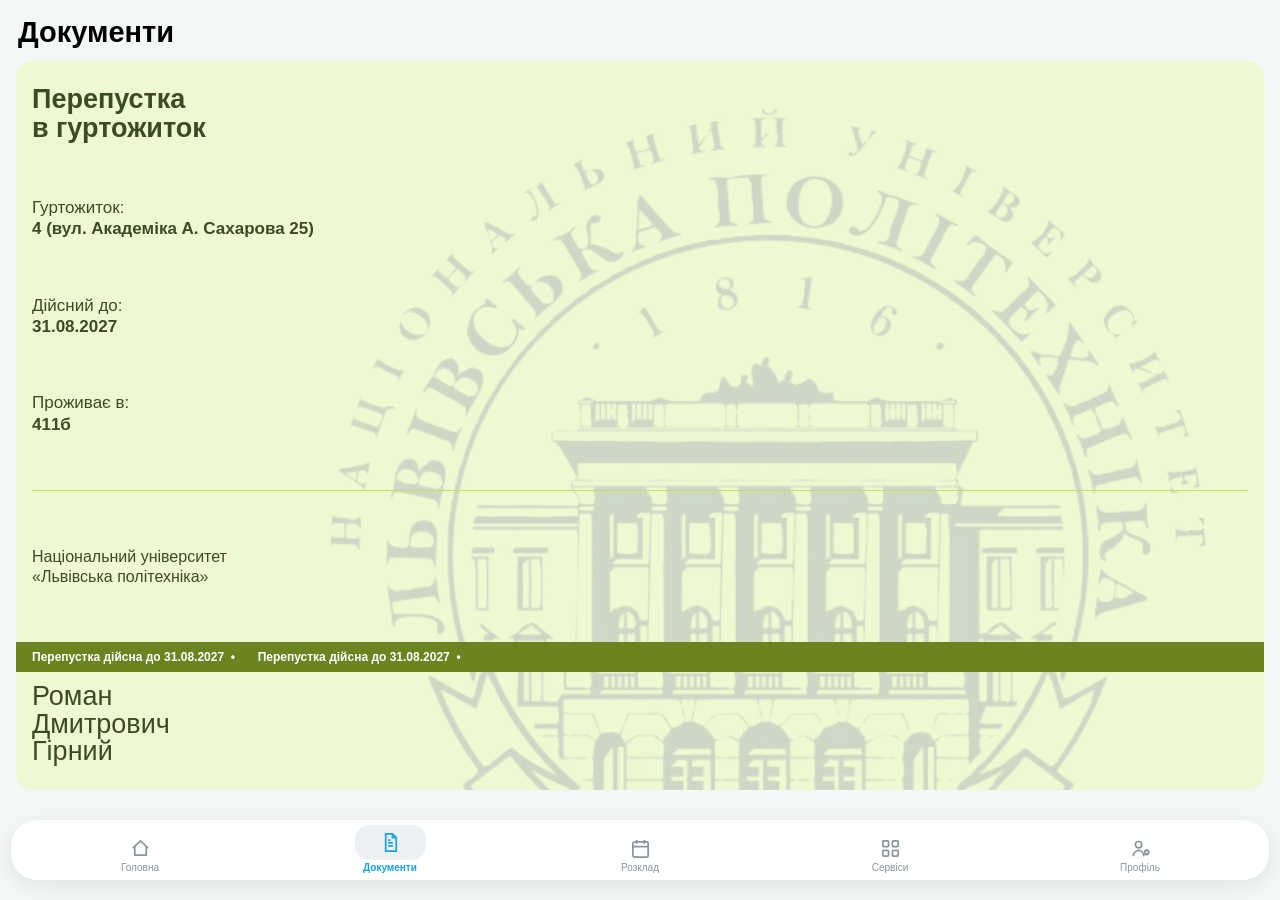
==== pass.html @ 2cc11698 "ash ash" ====
<!DOCTYPE html>
<html lang="uk">
<head>
<meta charset="UTF-8">
<meta name="viewport" content="width=device-width, initial-scale=1.0, maximum-scale=1.0, user-scalable=no, viewport-fit=cover">
<meta name="apple-mobile-web-app-capable" content="yes">
<meta name="mobile-web-app-capable" content="yes">
<meta name="apple-mobile-web-app-status-bar-style" content="default">
<meta name="theme-color" content="#F1F5F6">
<title>Документи</title>
<link rel="stylesheet" href="style.css">
</head>
<body>
  <div class="app-screen">
    <h1 class="page-title">Документи</h1>

    <section class="card">
      <img class="seal" src="image.png" alt="">

      <h2 class="card-title">Перепустка<br>в гуртожиток</h2>

      <div class="card-row">
        <div class="card-label">Гуртожиток:</div>
        <div class="card-value" id="dormOut">4 (вул. Академіка А. Сахарова 25)</div>
      </div>

      <div class="card-row">
        <div class="card-label">Дійсний до:</div>
        <div class="card-value" id="validUntilOut">31.08.2027</div>
      </div>

      <div class="card-row">
        <div class="card-label">Проживає в:</div>
        <div class="card-value" id="roomOut">411б</div>
      </div>

      <div class="divider"></div>

      <div class="university">
        Національний університет<br>«Львівська політехніка»
      </div>

      <div class="identity">
        <div class="status-strip">
          <div class="marquee">
            <span class="marquee-track" id="marqueeTrack">
              <span class="chunk">Перепустка дійсна до <b id="validUntilStripA">31.08.2027</b>&nbsp;&nbsp;•&nbsp;&nbsp;</span>
              <span class="chunk">Перепустка дійсна до <b id="validUntilStripB">31.08.2027</b>&nbsp;&nbsp;•&nbsp;&nbsp;</span>
            </span>
          </div>
        </div>

        <div class="fullname" id="fullnameOut">
          Роман<br>Дмитрович<br>Гірний
        </div>
      </div>
    </section>

    <nav class="tabbar">
      <div class="tab">
        <svg viewBox="0 0 24 24" fill="none" stroke="currentColor" stroke-width="1.8"><path d="M4 11.5 12 4l8 7.5"/><path d="M6 10v9h12v-9"/></svg>
        <span>Головна</span>
      </div>
      <div class="tab active">
        <span class="tab-pill">
          <svg viewBox="0 0 24 24" fill="none" stroke="currentColor" stroke-width="1.8"><path d="M7 3h7l4 4v14H7z"/><path d="M14 3v4h4"/><path d="M9.5 12.5h5M9.5 15.5h5M9.5 9.5h2.5"/></svg>
        </span>
        <span>Документи</span>
      </div>
      <div class="tab">
        <svg viewBox="0 0 24 24" fill="none" stroke="currentColor" stroke-width="1.8"><rect x="4" y="5" width="16" height="16" rx="2"/><path d="M4 10h16M8 3v4M16 3v4"/></svg>
        <span>Розклад</span>
      </div>
      <div class="tab">
        <svg viewBox="0 0 24 24" fill="none" stroke="currentColor" stroke-width="1.8"><rect x="4" y="4" width="6" height="6" rx="1"/><rect x="14" y="4" width="6" height="6" rx="1"/><rect x="4" y="14" width="6" height="6" rx="1"/><rect x="14" y="14" width="6" height="6" rx="1"/></svg>
        <span>Сервіси</span>
      </div>
      <div class="tab">
        <svg viewBox="0 0 24 24" fill="none" stroke="currentColor" stroke-width="1.8"><circle cx="10" cy="8" r="3.3"/><path d="M4.5 20c0-3.6 2.8-6 5.5-6s5.5 2.4 5.5 6"/><circle cx="18.5" cy="16" r="2"/><path d="M18.5 12.7v.8M18.5 18.5v.8M21.3 16h-.8M16.5 16h-.8M20.4 13.6l-.6.6M17.2 17.8l-.6.6M20.4 18.4l-.6-.6M17.2 14.2l-.6-.6"/></svg>
        <span>Профіль</span>
      </div>
    </nav>
  </div>

  <script src="pass.js"></script>
</body>
</html>
---- style.css ----
:root {
  --page-bg: #f3f7f8;
  --card-bg: #eff9d1;
  --olive: #688217;
  --olive-strip: #6a8420;
  --divider: #c2e164;
  --text-dark: #33461d;
  --text-muted: #53623d;
  --card-text: #3b4c24;
  --white: #ffffff;
  --nav-blue: #1aa3e0;
  --nav-gray: #8b939c;
  font-family: -apple-system, BlinkMacSystemFont, "SF Pro Display", "SF Pro Text", "Segoe UI", sans-serif;
}

* { box-sizing: border-box; -webkit-tap-highlight-color: transparent; }

html, body {
  height: 100%;
  margin: 0;
  overscroll-behavior: none;
}

body {
  background: var(--page-bg);
  overflow: hidden;
  color: var(--text-dark);
}

h1 {
  font-size: 34px;
  font-weight: 700; /* Було 800, зменшено для легкості */
  color: var(--text-dark);
  margin: 0;
}

/* ---- form screen ---- */
.form-screen {
  min-height: 100%;
  padding: max(20px, env(safe-area-inset-top)) 20px 32px;
  display: flex;
  flex-direction: column;
}

.form-screen h1 { margin: 4px 4px 6px; }

.subtitle {
  margin: 0 4px 20px;
  color: var(--text-muted);
  font-size: 15px;
}

.pass-form {
  background: var(--white);
  border-radius: 20px;
  padding: 20px;
  display: flex;
  flex-direction: column;
  gap: 16px;
  box-shadow: 0 4px 20px rgba(0,0,0,0.06);
}

.field {
  display: flex;
  flex-direction: column;
  gap: 6px;
  font-size: 13px;
  font-weight: 600;
  color: var(--text-muted);
}

.field input,
.field select {
  font-family: inherit;
  font-size: 16px;
  padding: 12px 14px;
  border-radius: 12px;
  border: 1.5px solid #dfe3dc;
  background: #f7f9f5;
  color: var(--text-dark);
  outline: none;
}

.field input:focus,
.field select:focus {
  border-color: var(--olive);
}

.field-hint {
  color: var(--text-muted);
  font-size: 12px;
  font-weight: 400;
  line-height: 1.35;
}

.primary-btn {
  margin-top: 8px;
  background: var(--olive);
  color: #fff;
  border: none;
  padding: 15px;
  border-radius: 14px;
  font-size: 16px;
  font-weight: 700;
  cursor: pointer;
}

.primary-btn:active { background: var(--olive-dark); }

/* ---- pass screen ---- */
.app-screen {
  height: 100vh;
  height: 100dvh;
  display: flex;
  flex-direction: column;
  padding: max(16px, env(safe-area-inset-top)) 16px max(10px, env(safe-area-inset-bottom));
  overflow: hidden;
}

.page-title {
  font-size: clamp(27px, 3.9dvh, 29px);
  line-height: 1.15;
  font-weight: 700; /* Було 800 */
  color: #000;
  flex: 0 0 auto;
  margin: 0 2px clamp(8px, 1.6dvh, 12px);
}

.card {
  flex: 1 1 auto;
  min-height: 0;
  background: var(--card-bg);
  border-radius: 16px;
  padding: clamp(18px, 3.1dvh, 24px) 16px;
  position: relative;
  overflow: hidden;
  display: flex;
  flex-direction: column;
  justify-content: space-between;
  color: var(--card-text);
  font-family: -apple-system, "SF Pro Text", "Segoe UI", Roboto, Helvetica, Arial, sans-serif;
}

.card > * { position: relative; z-index: 1; }

.card > .seal {
  position: absolute;
  top: 4%;
  left: 24%;
  right: auto;
  width: 72%;
  max-width: none;
  opacity: 0.2;
  transform: translateX(0);
  pointer-events: none;
  z-index: 0;
}

.card-title {
  font-size: clamp(22px, 4.1dvh, 27px);
  font-weight: 700; /* Було 800 */
  line-height: 1.05; /* Трохи ущільнено */
  color: var(--card-text);
  margin: 0;
}

.card-details {
  display: flex;
  flex-direction: column;
}

.card-row {
  font-size: clamp(14px, 2.2dvh, 17px);
  color: var(--card-text);
  line-height: 1.25; /* Зменшено з 1.3 для компактності */
}

.card-label { 
  color: var(--card-text); 
}

.card-value {
  font-weight: 600; /* Було 700 */
  font-size: inherit;
  color: var(--card-text);
}

.divider {
  height: 1.5px; /* Було 3px - лінія була надто товстою */
  background: var(--divider);
  border-radius: 1px;
  align-self: stretch;
}

.university {
  font-size: clamp(13px, 2.05dvh, 16px);
  color: var(--card-text);
  line-height: 1.25;
}

.status-strip {
  background: var(--olive-strip);
  color: #fff;
  font-weight: 600; /* Було 700 */
  font-size: clamp(10px, 1.7dvh, 12px);
  padding: clamp(5px, 1dvh, 8px) 0; /* Зменшено паддінги для вужчої смужки */
  margin: 0 -16px;
  overflow: hidden;
  width: calc(100% + 32px);
  max-width: calc(100% + 32px);
}

.marquee { overflow: hidden; width: 100%; }

.marquee-track {
  display: flex;
  width: max-content;
  white-space: nowrap;
  will-change: transform;
  animation: scroll-left 12s linear infinite;
}

.chunk {
  flex: 0 0 auto;
  padding-left: 16px;
}

@keyframes scroll-left {
  from { transform: translateX(0); }
  to { transform: translateX(-50%); }
}

@media (prefers-reduced-motion: reduce) {
  .marquee-track { animation: none; }
}

.fullname {
  font-size: clamp(22px, 4.1dvh, 27px);
  font-weight: 500; /* Трохи додано ваги для читабельності імені */
  color: var(--card-text);
  line-height: 1.02;
}

.identity {
  display: flex;
  flex-direction: column;
  gap: clamp(8px, 1.3dvh, 12px);
}

/* ---- tabbar ---- */
.tabbar {
  flex: 0 0 auto;
  display: flex;
  justify-content: space-around;
  align-items: flex-end;
  background: #fff;
  border-radius: 26px;
  margin-top: clamp(18px, 3.8dvh, 30px);
  margin-bottom: max(10px, env(safe-area-inset-bottom));
  margin-left: -5px;
  margin-right: -5px;
  padding: 5px 4px 7px;
  box-shadow: 0 6px 20px rgba(0,0,0,0.08);
}

.tab {
  display: flex;
  flex-direction: column;
  align-items: center;
  gap: 2px;
  font-size: 10px;
  color: var(--nav-gray);
  flex: 1;
}

.tab svg {
  width: 23px;
  height: 23px;
}

.tab-pill {
  display: flex;
  align-items: center;
  justify-content: center;
  padding: 6px 24px;
  border-radius: 14px;
}

.tab.active {
  color: var(--nav-blue);
  font-weight: 600;
}

.tab.active .tab-pill {
  background: #eef1f3;
}

.tab.active svg { color: var(--nav-blue); }
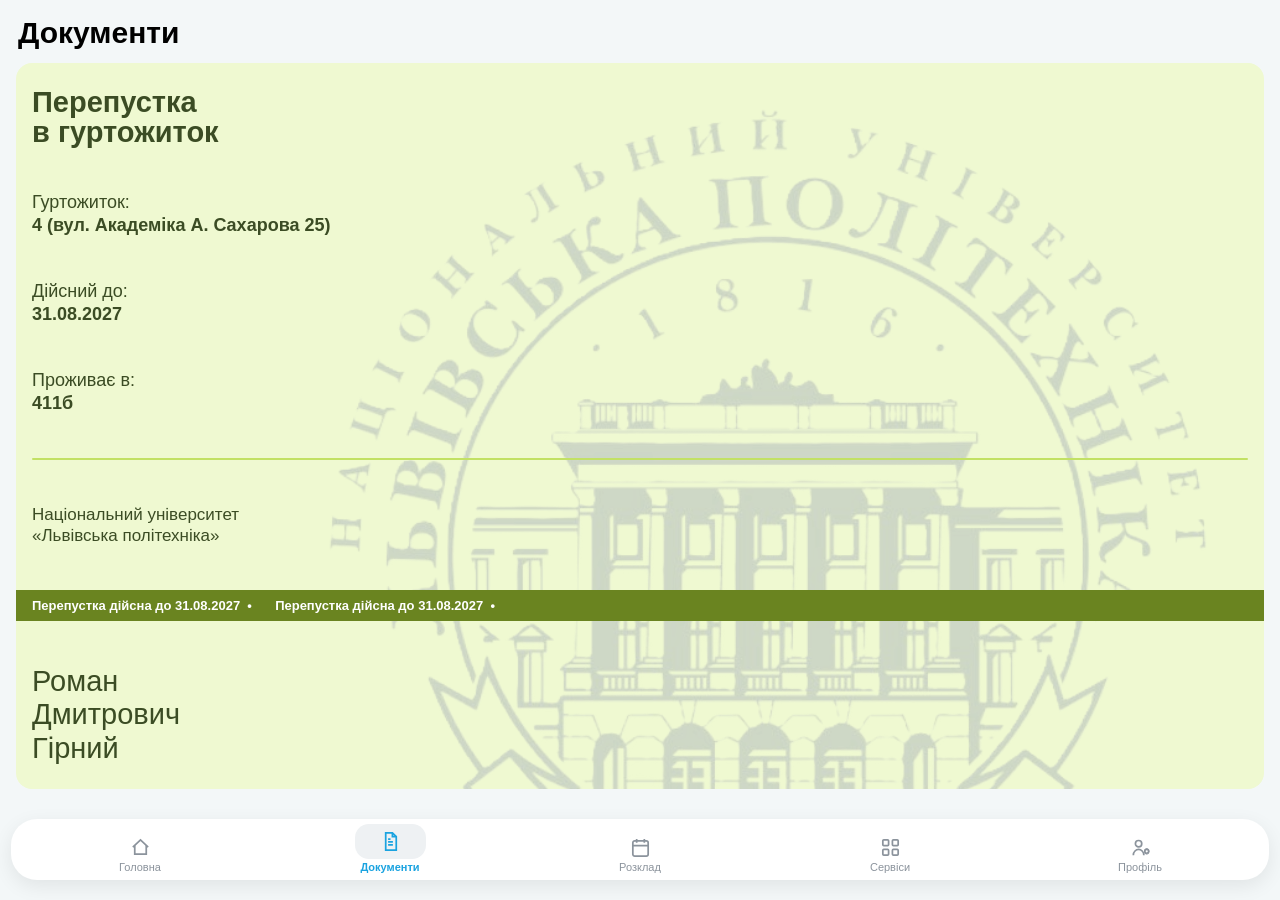
==== commit 048a1320: "back" ====
--- a/pass.html
+++ b/pass.html
@@ -40,19 +40,17 @@
         Національний університет<br>«Львівська політехніка»
       </div>
 
-      <div class="identity">
-        <div class="status-strip">
-          <div class="marquee">
-            <span class="marquee-track" id="marqueeTrack">
-              <span class="chunk">Перепустка дійсна до <b id="validUntilStripA">31.08.2027</b>&nbsp;&nbsp;•&nbsp;&nbsp;</span>
-              <span class="chunk">Перепустка дійсна до <b id="validUntilStripB">31.08.2027</b>&nbsp;&nbsp;•&nbsp;&nbsp;</span>
-            </span>
-          </div>
+      <div class="status-strip">
+        <div class="marquee">
+          <span class="marquee-track" id="marqueeTrack">
+            <span class="chunk">Перепустка дійсна до <b id="validUntilStripA">31.08.2027</b>&nbsp;&nbsp;•&nbsp;&nbsp;</span>
+            <span class="chunk">Перепустка дійсна до <b id="validUntilStripB">31.08.2027</b>&nbsp;&nbsp;•&nbsp;&nbsp;</span>
+          </span>
         </div>
+      </div>
 
-        <div class="fullname" id="fullnameOut">
-          Роман<br>Дмитрович<br>Гірний
-        </div>
+      <div class="fullname" id="fullnameOut">
+        Роман<br>Дмитрович<br>Гірний
       </div>
     </section>
 
--- a/style.css
+++ b/style.css
@@ -118,7 +118,7 @@
 }
 
 .page-title {
-  font-size: clamp(27px, 3.9dvh, 29px);
+  font-size: clamp(28px, 4.1dvh, 30px);
   line-height: 1.15;
   font-weight: 700; /* Було 800 */
   color: #000;
@@ -157,7 +157,7 @@
 }
 
 .card-title {
-  font-size: clamp(22px, 4.1dvh, 27px);
+  font-size: clamp(23px, 4.3dvh, 29px);
   font-weight: 700; /* Було 800 */
   line-height: 1.05; /* Трохи ущільнено */
   color: var(--card-text);
@@ -170,7 +170,7 @@
 }
 
 .card-row {
-  font-size: clamp(14px, 2.2dvh, 17px);
+  font-size: clamp(15px, 2.35dvh, 18px);
   color: var(--card-text);
   line-height: 1.25; /* Зменшено з 1.3 для компактності */
 }
@@ -193,7 +193,7 @@
 }
 
 .university {
-  font-size: clamp(13px, 2.05dvh, 16px);
+  font-size: clamp(14px, 2.2dvh, 17px);
   color: var(--card-text);
   line-height: 1.25;
 }
@@ -202,7 +202,7 @@
   background: var(--olive-strip);
   color: #fff;
   font-weight: 600; /* Було 700 */
-  font-size: clamp(10px, 1.7dvh, 12px);
+  font-size: clamp(10.5px, 1.8dvh, 13px); /* Зменшено шрифт для вужчої лінії */
   padding: clamp(5px, 1dvh, 8px) 0; /* Зменшено паддінги для вужчої смужки */
   margin: 0 -16px;
   overflow: hidden;
@@ -213,17 +213,13 @@
 .marquee { overflow: hidden; width: 100%; }
 
 .marquee-track {
-  display: flex;
-  width: max-content;
+  display: inline-flex;
   white-space: nowrap;
   will-change: transform;
   animation: scroll-left 12s linear infinite;
 }
 
-.chunk {
-  flex: 0 0 auto;
-  padding-left: 16px;
-}
+.chunk { padding-left: 16px; }
 
 @keyframes scroll-left {
   from { transform: translateX(0); }
@@ -235,16 +231,10 @@
 }
 
 .fullname {
-  font-size: clamp(22px, 4.1dvh, 27px);
+  font-size: clamp(23px, 4.3dvh, 29px);
   font-weight: 500; /* Трохи додано ваги для читабельності імені */
   color: var(--card-text);
-  line-height: 1.02;
-}
-
-.identity {
-  display: flex;
-  flex-direction: column;
-  gap: clamp(8px, 1.3dvh, 12px);
+  line-height: 1.15;
 }
 
 /* ---- tabbar ---- */
@@ -268,7 +258,7 @@
   flex-direction: column;
   align-items: center;
   gap: 2px;
-  font-size: 10px;
+  font-size: 11px;
   color: var(--nav-gray);
   flex: 1;
 }
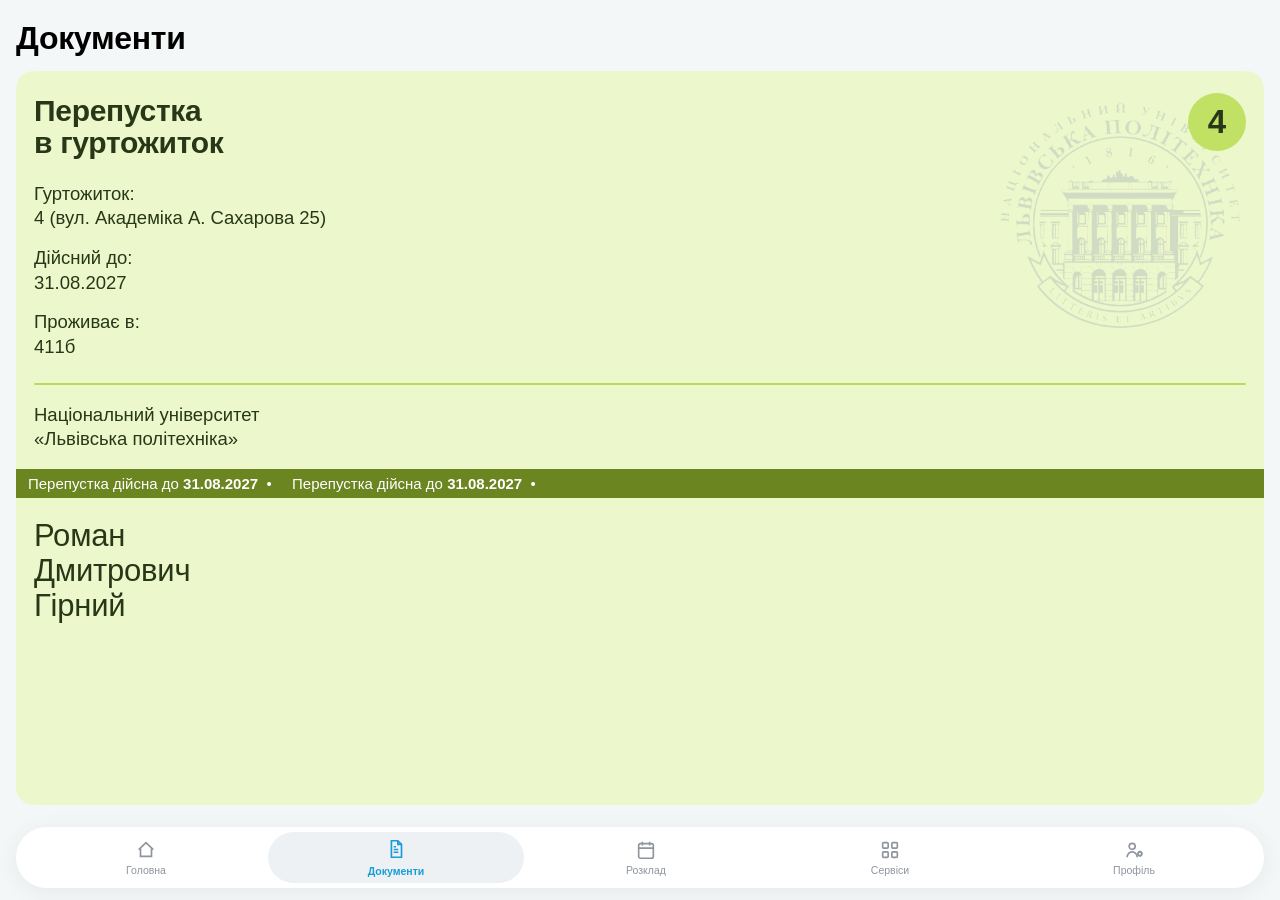
==== commit 32acf368: "next" ====
--- a/pass.html
+++ b/pass.html
@@ -17,21 +17,26 @@
     <section class="card">
       <img class="seal" src="image.png" alt="">
 
-      <h2 class="card-title">Перепустка<br>в гуртожиток</h2>
-
-      <div class="card-row">
-        <div class="card-label">Гуртожиток:</div>
-        <div class="card-value" id="dormOut">4 (вул. Академіка А. Сахарова 25)</div>
+      <div class="card-header">
+        <h2 class="card-title">Перепустка<br>в гуртожиток</h2>
+        <div class="dorm-badge" id="dormBadge">4</div>
       </div>
 
-      <div class="card-row">
-        <div class="card-label">Дійсний до:</div>
-        <div class="card-value" id="validUntilOut">31.08.2027</div>
-      </div>
+      <div class="card-details">
+        <div class="card-row">
+          <div class="card-label">Гуртожиток:</div>
+          <div class="card-value" id="dormOut">4 (вул. Академіка А. Сахарова 25)</div>
+        </div>
 
-      <div class="card-row">
-        <div class="card-label">Проживає в:</div>
-        <div class="card-value" id="roomOut">411б</div>
+        <div class="card-row">
+          <div class="card-label">Дійсний до:</div>
+          <div class="card-value" id="validUntilOut">31.08.2027</div>
+        </div>
+
+        <div class="card-row">
+          <div class="card-label">Проживає в:</div>
+          <div class="card-value" id="roomOut">411б</div>
+        </div>
       </div>
 
       <div class="divider"></div>
@@ -42,10 +47,10 @@
 
       <div class="status-strip">
         <div class="marquee">
-          <span class="marquee-track" id="marqueeTrack">
+          <div class="marquee-track" id="marqueeTrack">
             <span class="chunk">Перепустка дійсна до <b id="validUntilStripA">31.08.2027</b>&nbsp;&nbsp;•&nbsp;&nbsp;</span>
             <span class="chunk">Перепустка дійсна до <b id="validUntilStripB">31.08.2027</b>&nbsp;&nbsp;•&nbsp;&nbsp;</span>
-          </span>
+          </div>
         </div>
       </div>
 
--- a/style.css
+++ b/style.css
@@ -1,37 +1,36 @@
 :root {
   --page-bg: #f3f7f8;
-  --card-bg: #eff9d1;
+  --card-bg: #ecf8cc;
   --olive: #688217;
-  --olive-strip: #6a8420;
-  --divider: #c2e164;
-  --text-dark: #33461d;
+  --olive-dark: #556b12;
+  --olive-strip: #6b8520;
+  --badge-bg: #c1e165;
+  --divider: #b9db59;
+  --text-dark: #253315;
   --text-muted: #53623d;
-  --card-text: #3b4c24;
+  --card-text: #283717;
   --white: #ffffff;
-  --nav-blue: #1aa3e0;
-  --nav-gray: #8b939c;
-  font-family: -apple-system, BlinkMacSystemFont, "SF Pro Display", "SF Pro Text", "Segoe UI", sans-serif;
-}
-
-* { box-sizing: border-box; -webkit-tap-highlight-color: transparent; }
+  --nav-blue: #189cd8;
+  --nav-gray: #8e959e;
+  font-family: -apple-system, BlinkMacSystemFont, "SF Pro Display", "SF Pro Text", "Segoe UI", Roboto, Helvetica, Arial, sans-serif;
+}
+
+* {
+  box-sizing: border-box;
+  -webkit-tap-highlight-color: transparent;
+}
 
 html, body {
   height: 100%;
   margin: 0;
   overscroll-behavior: none;
+  -webkit-font-smoothing: antialiased;
 }
 
 body {
   background: var(--page-bg);
   overflow: hidden;
   color: var(--text-dark);
-}
-
-h1 {
-  font-size: 34px;
-  font-weight: 700; /* Було 800, зменшено для легкості */
-  color: var(--text-dark);
-  margin: 0;
 }
 
 /* ---- form screen ---- */
@@ -42,7 +41,12 @@
   flex-direction: column;
 }
 
-.form-screen h1 { margin: 4px 4px 6px; }
+.form-screen h1 {
+  font-size: 34px;
+  font-weight: 700;
+  color: #000;
+  margin: 4px 4px 6px;
+}
 
 .subtitle {
   margin: 0 4px 20px;
@@ -57,7 +61,7 @@
   display: flex;
   flex-direction: column;
   gap: 16px;
-  box-shadow: 0 4px 20px rgba(0,0,0,0.06);
+  box-shadow: 0 4px 20px rgba(0, 0, 0, 0.06);
 }
 
 .field {
@@ -105,7 +109,9 @@
   cursor: pointer;
 }
 
-.primary-btn:active { background: var(--olive-dark); }
+.primary-btn:active {
+  background: var(--olive-dark);
+}
 
 /* ---- pass screen ---- */
 .app-screen {
@@ -113,113 +119,153 @@
   height: 100dvh;
   display: flex;
   flex-direction: column;
-  padding: max(16px, env(safe-area-inset-top)) 16px max(10px, env(safe-area-inset-bottom));
+  padding: max(14px, env(safe-area-inset-top)) 16px max(12px, env(safe-area-inset-bottom));
   overflow: hidden;
 }
 
 .page-title {
-  font-size: clamp(28px, 4.1dvh, 30px);
+  font-size: 32px;
   line-height: 1.15;
-  font-weight: 700; /* Було 800 */
-  color: #000;
+  font-weight: 700;
+  letter-spacing: -0.3px;
+  color: #000000;
   flex: 0 0 auto;
-  margin: 0 2px clamp(8px, 1.6dvh, 12px);
-}
-
+  margin: 6px 0 14px;
+}
+
+/* ---- card ---- */
 .card {
   flex: 1 1 auto;
   min-height: 0;
   background: var(--card-bg);
-  border-radius: 16px;
-  padding: clamp(18px, 3.1dvh, 24px) 16px;
+  border-radius: 18px;
+  padding: 22px 18px 28px;
   position: relative;
   overflow: hidden;
   display: flex;
   flex-direction: column;
-  justify-content: space-between;
-  color: var(--card-text);
-  font-family: -apple-system, "SF Pro Text", "Segoe UI", Roboto, Helvetica, Arial, sans-serif;
-}
-
-.card > * { position: relative; z-index: 1; }
-
+  justify-content: flex-start;
+  color: var(--card-text);
+}
+
+.card > * {
+  position: relative;
+  z-index: 1;
+}
+
+/* Водяний знак (герб) */
 .card > .seal {
   position: absolute;
-  top: 4%;
-  left: 24%;
-  right: auto;
-  width: 72%;
-  max-width: none;
-  opacity: 0.2;
-  transform: translateX(0);
+  top: 26px;
+  right: 22px;
+  width: 63%;
+  max-width: 245px;
+  opacity: 0.17;
   pointer-events: none;
   z-index: 0;
 }
 
+/* Верхній блок: Заголовок + Кружечок з цифрою */
+.card-header {
+  display: flex;
+  justify-content: space-between;
+  align-items: flex-start;
+  gap: 12px;
+  margin-bottom: 22px;
+}
+
 .card-title {
-  font-size: clamp(23px, 4.3dvh, 29px);
-  font-weight: 700; /* Було 800 */
-  line-height: 1.05; /* Трохи ущільнено */
-  color: var(--card-text);
-  margin: 0;
-}
-
+  font-size: clamp(26px, 4.1dvh, 30px);
+  font-weight: 700;
+  line-height: 1.08;
+  letter-spacing: -0.3px;
+  color: var(--card-text);
+  margin: 2px 0 0;
+}
+
+.dorm-badge {
+  width: 58px;
+  height: 58px;
+  border-radius: 50%;
+  background: var(--badge-bg);
+  color: var(--card-text);
+  font-size: 33px;
+  font-weight: 700;
+  display: flex;
+  align-items: center;
+  justify-content: center;
+  flex-shrink: 0;
+}
+
+/* Деталі перепустки */
 .card-details {
   display: flex;
   flex-direction: column;
+  gap: 16px;
 }
 
 .card-row {
-  font-size: clamp(15px, 2.35dvh, 18px);
-  color: var(--card-text);
-  line-height: 1.25; /* Зменшено з 1.3 для компактності */
-}
-
-.card-label { 
-  color: var(--card-text); 
+  font-size: clamp(16px, 2.35dvh, 18.5px);
+  color: var(--card-text);
+  line-height: 1.28;
+}
+
+.card-label {
+  font-weight: 400;
+  color: var(--card-text);
 }
 
 .card-value {
-  font-weight: 600; /* Було 700 */
-  font-size: inherit;
-  color: var(--card-text);
-}
-
+  font-weight: 500;
+  color: var(--card-text);
+  margin-top: 1px;
+}
+
+/* Лінія-роздільник */
 .divider {
-  height: 1.5px; /* Було 3px - лінія була надто товстою */
+  height: 2px;
   background: var(--divider);
   border-radius: 1px;
   align-self: stretch;
-}
-
+  margin: 24px 0 18px;
+}
+
+/* Назва університету */
 .university {
-  font-size: clamp(14px, 2.2dvh, 17px);
-  color: var(--card-text);
-  line-height: 1.25;
-}
-
+  font-size: clamp(16px, 2.3dvh, 18.5px);
+  font-weight: 400;
+  color: var(--card-text);
+  line-height: 1.3;
+  margin-bottom: 18px;
+}
+
+/* Зелена біжуча смужка */
 .status-strip {
   background: var(--olive-strip);
-  color: #fff;
-  font-weight: 600; /* Було 700 */
-  font-size: clamp(10.5px, 1.8dvh, 13px); /* Зменшено шрифт для вужчої лінії */
-  padding: clamp(5px, 1dvh, 8px) 0; /* Зменшено паддінги для вужчої смужки */
-  margin: 0 -16px;
-  overflow: hidden;
-  width: calc(100% + 32px);
-  max-width: calc(100% + 32px);
-}
-
-.marquee { overflow: hidden; width: 100%; }
+  color: #ffffff;
+  font-weight: 500;
+  font-size: clamp(13px, 1.95dvh, 15px);
+  padding: 6px 0;
+  margin: 0 -18px 20px;
+  overflow: hidden;
+  width: calc(100% + 36px);
+}
+
+.marquee {
+  overflow: hidden;
+  width: 100%;
+}
 
 .marquee-track {
   display: inline-flex;
   white-space: nowrap;
   will-change: transform;
-  animation: scroll-left 12s linear infinite;
-}
-
-.chunk { padding-left: 16px; }
+  animation: scroll-left 14s linear infinite;
+}
+
+.chunk {
+  padding-left: 12px;
+}
 
 @keyframes scroll-left {
   from { transform: translateX(0); }
@@ -230,59 +276,59 @@
   .marquee-track { animation: none; }
 }
 
+/* ПІБ студента */
 .fullname {
-  font-size: clamp(23px, 4.3dvh, 29px);
-  font-weight: 500; /* Трохи додано ваги для читабельності імені */
-  color: var(--card-text);
-  line-height: 1.15;
-}
-
-/* ---- tabbar ---- */
+  font-size: clamp(26px, 4.1dvh, 31px);
+  font-weight: 400;
+  color: var(--card-text);
+  line-height: 1.14;
+  letter-spacing: -0.2px;
+  margin-bottom: auto; /* Залишає природний вільний простір внизу картки */
+}
+
+/* ---- tabbar (нижня навігація) ---- */
 .tabbar {
   flex: 0 0 auto;
   display: flex;
-  justify-content: space-around;
-  align-items: flex-end;
-  background: #fff;
-  border-radius: 26px;
-  margin-top: clamp(18px, 3.8dvh, 30px);
-  margin-bottom: max(10px, env(safe-area-inset-bottom));
-  margin-left: -5px;
-  margin-right: -5px;
-  padding: 5px 4px 7px;
-  box-shadow: 0 6px 20px rgba(0,0,0,0.08);
+  justify-content: space-between;
+  align-items: center;
+  background: #ffffff;
+  border-radius: 999px;
+  margin-top: 22px;
+  padding: 5px 8px;
+  box-shadow: 0 4px 24px rgba(0, 0, 0, 0.06);
 }
 
 .tab {
   display: flex;
   flex-direction: column;
   align-items: center;
-  gap: 2px;
-  font-size: 11px;
+  justify-content: center;
+  gap: 3px;
+  font-size: 10.5px;
+  font-weight: 500;
   color: var(--nav-gray);
   flex: 1;
+  padding: 6px 4px;
+  border-radius: 999px;
+  text-decoration: none;
+  user-select: none;
 }
 
 .tab svg {
-  width: 23px;
-  height: 23px;
-}
-
-.tab-pill {
-  display: flex;
-  align-items: center;
-  justify-content: center;
-  padding: 6px 24px;
-  border-radius: 14px;
-}
-
+  width: 22px;
+  height: 22px;
+  stroke-width: 1.8;
+}
+
+/* Активна вкладка з сірою капсулою навколо іконки і тексту */
 .tab.active {
+  background: #eef1f4;
   color: var(--nav-blue);
   font-weight: 600;
-}
-
-.tab.active .tab-pill {
-  background: #eef1f3;
-}
-
-.tab.active svg { color: var(--nav-blue); }+  padding: 6px 10px;
+}
+
+.tab.active svg {
+  color: var(--nav-blue);
+}
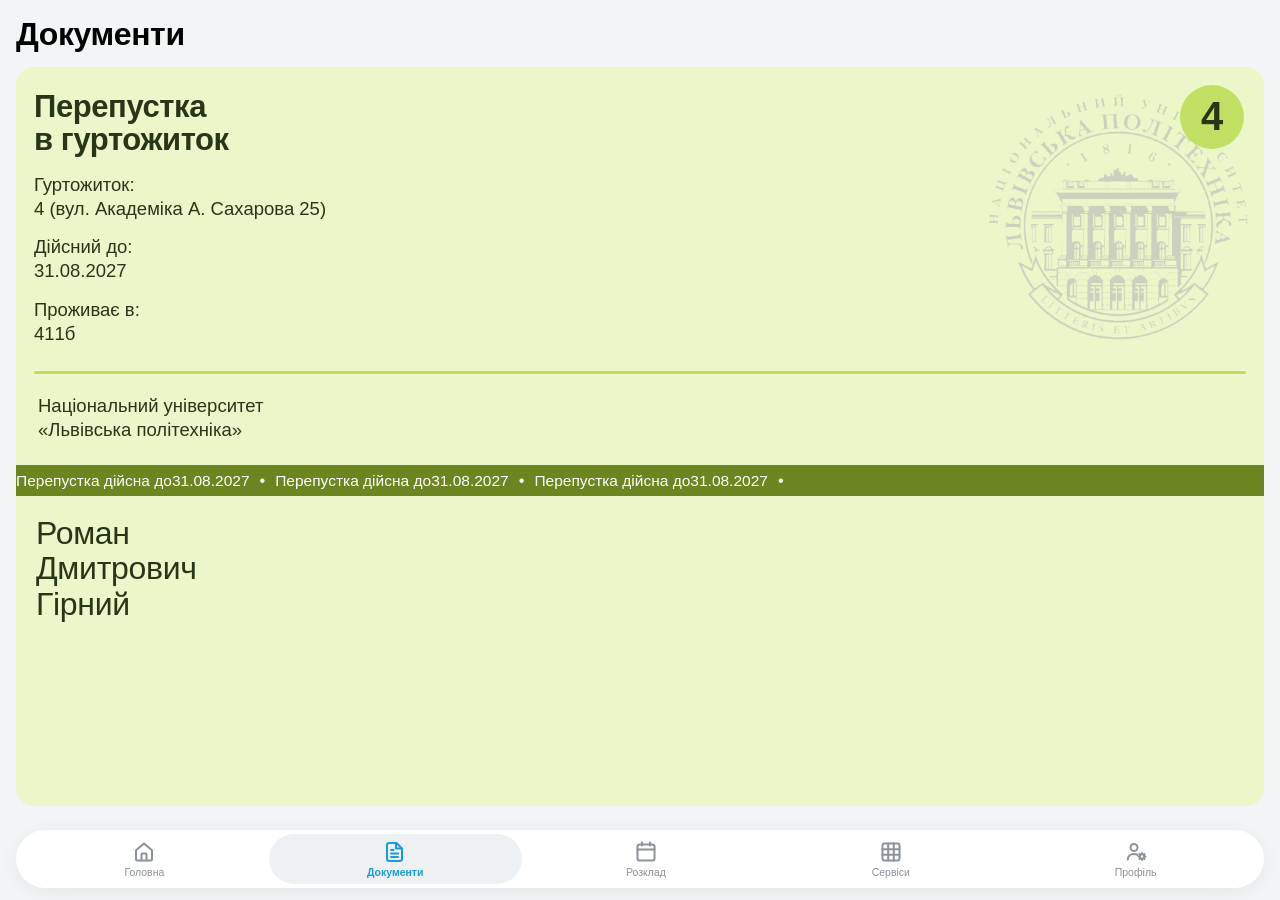
==== commit c469fe95: "argon" ====
--- a/pass.html
+++ b/pass.html
@@ -48,8 +48,9 @@
       <div class="status-strip">
         <div class="marquee">
           <div class="marquee-track" id="marqueeTrack">
-            <span class="chunk">Перепустка дійсна до <b id="validUntilStripA">31.08.2027</b>&nbsp;&nbsp;•&nbsp;&nbsp;</span>
-            <span class="chunk">Перепустка дійсна до <b id="validUntilStripB">31.08.2027</b>&nbsp;&nbsp;•&nbsp;&nbsp;</span>
+            <span class="chunk">Перепустка дійсна до <span id="validUntilStripA">31.08.2027</span><span class="dot">•</span></span>
+            <span class="chunk">Перепустка дійсна до <span id="validUntilStripB">31.08.2027</span><span class="dot">•</span></span>
+            <span class="chunk">Перепустка дійсна до <span>31.08.2027</span><span class="dot">•</span></span>
           </div>
         </div>
       </div>
@@ -61,25 +62,45 @@
 
     <nav class="tabbar">
       <div class="tab">
-        <svg viewBox="0 0 24 24" fill="none" stroke="currentColor" stroke-width="1.8"><path d="M4 11.5 12 4l8 7.5"/><path d="M6 10v9h12v-9"/></svg>
+        <svg viewBox="0 0 24 24" fill="none" stroke="currentColor" stroke-width="2" stroke-linecap="round" stroke-linejoin="round">
+          <path d="M4 10.2 12 3.5l8 6.7V19a1.5 1.5 0 0 1-1.5 1.5h-13A1.5 1.5 0 0 1 4 19v-8.8Z"/>
+          <path d="M9.5 20.5v-6a1 1 0 0 1 1-1h3a1 1 0 0 1 1 1v6"/>
+        </svg>
         <span>Головна</span>
       </div>
+
       <div class="tab active">
-        <span class="tab-pill">
-          <svg viewBox="0 0 24 24" fill="none" stroke="currentColor" stroke-width="1.8"><path d="M7 3h7l4 4v14H7z"/><path d="M14 3v4h4"/><path d="M9.5 12.5h5M9.5 15.5h5M9.5 9.5h2.5"/></svg>
-        </span>
+        <svg viewBox="0 0 24 24" fill="none" stroke="currentColor" stroke-width="2" stroke-linecap="round" stroke-linejoin="round">
+          <path d="M6 3h7.5L19 8.5V19a2 2 0 0 1-2 2H6a2 2 0 0 1-2-2V5a2 2 0 0 1 2-2Z"/>
+          <path d="M13 3v5.5h5.5"/>
+          <path d="M8 10h2.5M8 13.5h7M8 17h7"/>
+        </svg>
         <span>Документи</span>
       </div>
+
       <div class="tab">
-        <svg viewBox="0 0 24 24" fill="none" stroke="currentColor" stroke-width="1.8"><rect x="4" y="5" width="16" height="16" rx="2"/><path d="M4 10h16M8 3v4M16 3v4"/></svg>
+        <svg viewBox="0 0 24 24" fill="none" stroke="currentColor" stroke-width="2" stroke-linecap="round" stroke-linejoin="round">
+          <rect x="3.5" y="4.5" width="17" height="16" rx="2"/>
+          <path d="M3.5 9.5h17M8 2.5v3M16 2.5v3"/>
+        </svg>
         <span>Розклад</span>
       </div>
+
       <div class="tab">
-        <svg viewBox="0 0 24 24" fill="none" stroke="currentColor" stroke-width="1.8"><rect x="4" y="4" width="6" height="6" rx="1"/><rect x="14" y="4" width="6" height="6" rx="1"/><rect x="4" y="14" width="6" height="6" rx="1"/><rect x="14" y="14" width="6" height="6" rx="1"/></svg>
+        <svg viewBox="0 0 24 24" fill="none" stroke="currentColor" stroke-width="2" stroke-linecap="round" stroke-linejoin="round">
+          <rect x="3.5" y="3.5" width="17" height="17" rx="2"/>
+          <path d="M3.5 9.2h17M3.5 14.8h17M9.2 3.5v17M14.8 3.5v17"/>
+        </svg>
         <span>Сервіси</span>
       </div>
+
       <div class="tab">
-        <svg viewBox="0 0 24 24" fill="none" stroke="currentColor" stroke-width="1.8"><circle cx="10" cy="8" r="3.3"/><path d="M4.5 20c0-3.6 2.8-6 5.5-6s5.5 2.4 5.5 6"/><circle cx="18.5" cy="16" r="2"/><path d="M18.5 12.7v.8M18.5 18.5v.8M21.3 16h-.8M16.5 16h-.8M20.4 13.6l-.6.6M17.2 17.8l-.6.6M20.4 18.4l-.6-.6M17.2 14.2l-.6-.6"/></svg>
+        <svg viewBox="0 0 24 24" fill="none" stroke="currentColor" stroke-width="2" stroke-linecap="round" stroke-linejoin="round">
+          <circle cx="10" cy="7.5" r="3.5"/>
+          <path d="M3.8 19.5c0-3.3 2.7-5.5 6.2-5.5 1.3 0 2.5.3 3.5.9"/>
+          <circle cx="18" cy="16.5" r="2.2"/>
+          <path d="M18 13v1M18 19v1M14.5 16.5h1M20.5 16.5h1M15.5 14l.7.7M19.8 18.3l.7.7M20.5 14l-.7.7M16.2 18.3l-.7.7"/>
+        </svg>
         <span>Профіль</span>
       </div>
     </nav>
@@ -87,4 +108,4 @@
 
   <script src="pass.js"></script>
 </body>
-</html>
+</html>
--- a/style.css
+++ b/style.css
@@ -1,17 +1,17 @@
 :root {
-  --page-bg: #f3f7f8;
-  --card-bg: #ecf8cc;
+  --page-bg: #f1f5f6;
+  --card-bg: #ebf7c9;
   --olive: #688217;
   --olive-dark: #556b12;
   --olive-strip: #6b8520;
   --badge-bg: #c1e165;
-  --divider: #b9db59;
+  --divider: #bddf5e;
   --text-dark: #253315;
   --text-muted: #53623d;
-  --card-text: #283717;
+  --card-text: #273617;
   --white: #ffffff;
   --nav-blue: #189cd8;
-  --nav-gray: #8e959e;
+  --nav-gray: #8b929a;
   font-family: -apple-system, BlinkMacSystemFont, "SF Pro Display", "SF Pro Text", "Segoe UI", Roboto, Helvetica, Arial, sans-serif;
 }
 
@@ -119,7 +119,7 @@
   height: 100dvh;
   display: flex;
   flex-direction: column;
-  padding: max(14px, env(safe-area-inset-top)) 16px max(12px, env(safe-area-inset-bottom));
+  padding: max(12px, env(safe-area-inset-top)) 16px max(12px, env(safe-area-inset-bottom));
   overflow: hidden;
 }
 
@@ -127,10 +127,10 @@
   font-size: 32px;
   line-height: 1.15;
   font-weight: 700;
-  letter-spacing: -0.3px;
+  letter-spacing: -0.4px;
   color: #000000;
   flex: 0 0 auto;
-  margin: 6px 0 14px;
+  margin: 4px 0 14px;
 }
 
 /* ---- card ---- */
@@ -139,7 +139,7 @@
   min-height: 0;
   background: var(--card-bg);
   border-radius: 18px;
-  padding: 22px 18px 28px;
+  padding: 20px 18px 24px;
   position: relative;
   overflow: hidden;
   display: flex;
@@ -153,14 +153,14 @@
   z-index: 1;
 }
 
-/* Водяний знак (герб) */
+/* Водяний знак (герб) — збільшений і зміщений точно як на 2-му скріні */
 .card > .seal {
   position: absolute;
-  top: 26px;
-  right: 22px;
-  width: 63%;
-  max-width: 245px;
-  opacity: 0.17;
+  top: 22px;
+  right: 14px;
+  width: 68%;
+  max-width: 265px;
+  opacity: 0.22;
   pointer-events: none;
   z-index: 0;
 }
@@ -171,43 +171,45 @@
   justify-content: space-between;
   align-items: flex-start;
   gap: 12px;
-  margin-bottom: 22px;
+  margin-bottom: 16px;
 }
 
 .card-title {
-  font-size: clamp(26px, 4.1dvh, 30px);
-  font-weight: 700;
-  line-height: 1.08;
-  letter-spacing: -0.3px;
-  color: var(--card-text);
-  margin: 2px 0 0;
+  font-size: clamp(27px, 4.2dvh, 31px);
+  font-weight: 700;
+  line-height: 1.06;
+  letter-spacing: -0.4px;
+  color: var(--card-text);
+  margin: 4px 0 0;
 }
 
 .dorm-badge {
-  width: 58px;
-  height: 58px;
+  width: 64px;
+  height: 64px;
   border-radius: 50%;
   background: var(--badge-bg);
   color: var(--card-text);
-  font-size: 33px;
+  font-size: 40px;
   font-weight: 700;
   display: flex;
   align-items: center;
   justify-content: center;
   flex-shrink: 0;
+  margin-top: -2px;
+  margin-right: 2px;
 }
 
 /* Деталі перепустки */
 .card-details {
   display: flex;
   flex-direction: column;
-  gap: 16px;
+  gap: 15px;
 }
 
 .card-row {
-  font-size: clamp(16px, 2.35dvh, 18.5px);
-  color: var(--card-text);
-  line-height: 1.28;
+  font-size: clamp(16.5px, 2.4dvh, 18.5px);
+  color: var(--card-text);
+  line-height: 1.26;
 }
 
 .card-label {
@@ -223,20 +225,21 @@
 
 /* Лінія-роздільник */
 .divider {
-  height: 2px;
+  height: 2.5px;
   background: var(--divider);
-  border-radius: 1px;
+  border-radius: 2px;
   align-self: stretch;
-  margin: 24px 0 18px;
-}
-
-/* Назва університету */
+  margin: 26px 0 20px;
+}
+
+/* Назва університету (з легким відступом зліва як на оригіналі) */
 .university {
-  font-size: clamp(16px, 2.3dvh, 18.5px);
+  font-size: clamp(16.5px, 2.4dvh, 18.5px);
   font-weight: 400;
   color: var(--card-text);
-  line-height: 1.3;
-  margin-bottom: 18px;
+  line-height: 1.32;
+  padding-left: 4px;
+  margin-bottom: 22px;
 }
 
 /* Зелена біжуча смужка */
@@ -244,11 +247,22 @@
   background: var(--olive-strip);
   color: #ffffff;
   font-weight: 500;
-  font-size: clamp(13px, 1.95dvh, 15px);
+  font-size: clamp(13.5px, 2dvh, 15.5px);
   padding: 6px 0;
   margin: 0 -18px 20px;
   overflow: hidden;
   width: calc(100% + 36px);
+}
+
+.status-strip b,
+.status-strip span {
+  font-weight: 500;
+}
+
+.status-strip .dot {
+  display: inline-block;
+  margin: 0 10px;
+  font-size: 1.05em;
 }
 
 .marquee {
@@ -264,7 +278,8 @@
 }
 
 .chunk {
-  padding-left: 12px;
+  display: inline-flex;
+  align-items: center;
 }
 
 @keyframes scroll-left {
@@ -278,12 +293,13 @@
 
 /* ПІБ студента */
 .fullname {
-  font-size: clamp(26px, 4.1dvh, 31px);
+  font-size: clamp(27px, 4.3dvh, 32px);
   font-weight: 400;
   color: var(--card-text);
-  line-height: 1.14;
-  letter-spacing: -0.2px;
-  margin-bottom: auto; /* Залишає природний вільний простір внизу картки */
+  line-height: 1.12;
+  letter-spacing: -0.3px;
+  padding-left: 2px;
+  margin-bottom: auto;
 }
 
 /* ---- tabbar (нижня навігація) ---- */
@@ -294,9 +310,9 @@
   align-items: center;
   background: #ffffff;
   border-radius: 999px;
-  margin-top: 22px;
-  padding: 5px 8px;
-  box-shadow: 0 4px 24px rgba(0, 0, 0, 0.06);
+  margin-top: 24px;
+  padding: 4px 6px;
+  box-shadow: 0 4px 20px rgba(0, 0, 0, 0.06);
 }
 
 .tab {
@@ -304,29 +320,35 @@
   flex-direction: column;
   align-items: center;
   justify-content: center;
-  gap: 3px;
+  gap: 2px;
   font-size: 10.5px;
   font-weight: 500;
   color: var(--nav-gray);
   flex: 1;
-  padding: 6px 4px;
+  padding: 6px 2px;
   border-radius: 999px;
   text-decoration: none;
   user-select: none;
 }
 
 .tab svg {
-  width: 22px;
-  height: 22px;
-  stroke-width: 1.8;
-}
-
-/* Активна вкладка з сірою капсулою навколо іконки і тексту */
+  width: 24px;
+  height: 24px;
+}
+
+/* Якщо в HTML залишиться .tab-pill, він не буде ламати верстку */
+.tab-pill {
+  display: contents;
+}
+
+/* Активна вкладка з акуратною сірою капсулою як на 2-му скріні */
 .tab.active {
   background: #eef1f4;
   color: var(--nav-blue);
   font-weight: 600;
-  padding: 6px 10px;
+  border-radius: 28px;
+  padding: 6px 6px;
+  margin: 0 2px;
 }
 
 .tab.active svg {
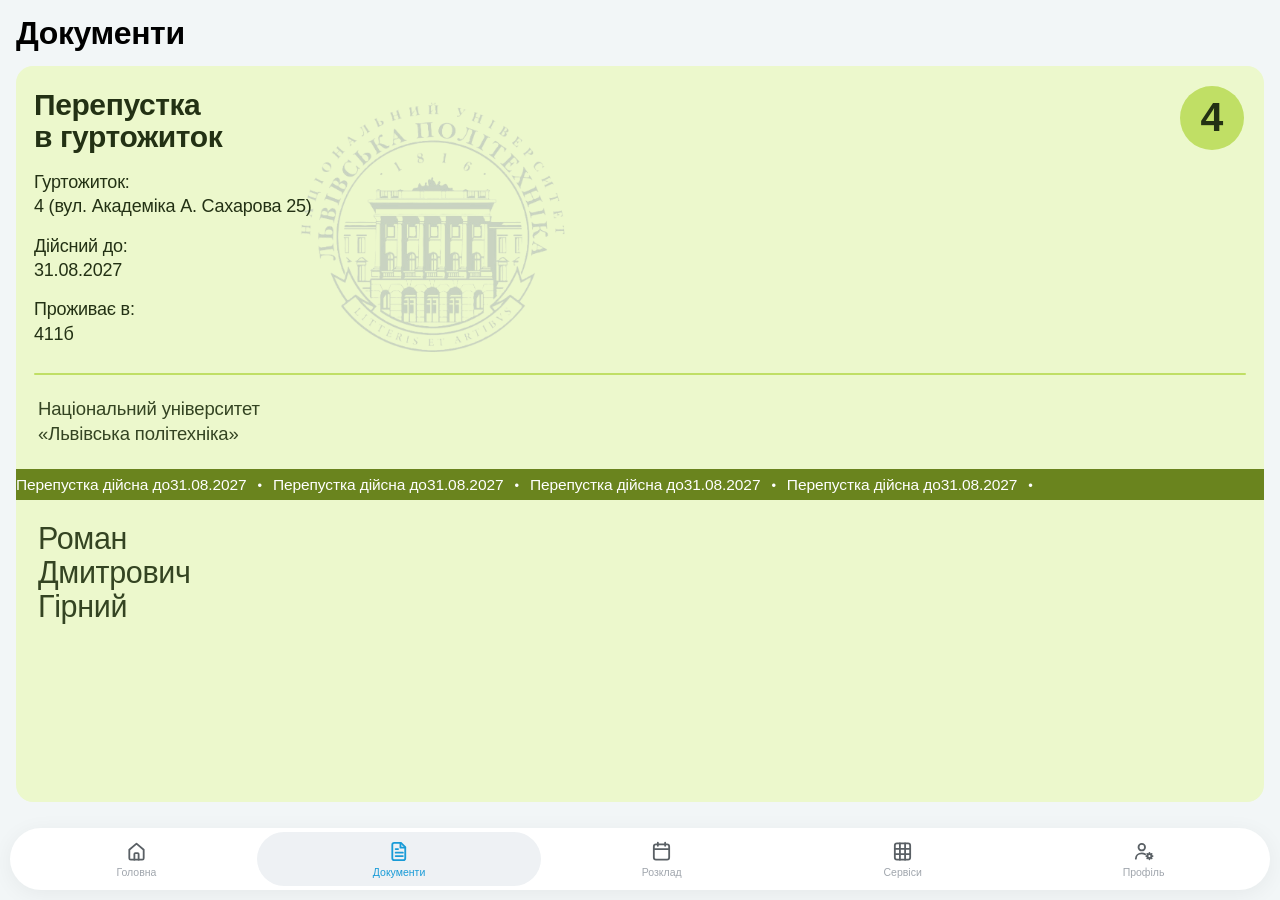
==== commit e653e235: "argon 2" ====
--- a/pass.html
+++ b/pass.html
@@ -6,7 +6,7 @@
 <meta name="apple-mobile-web-app-capable" content="yes">
 <meta name="mobile-web-app-capable" content="yes">
 <meta name="apple-mobile-web-app-status-bar-style" content="default">
-<meta name="theme-color" content="#F1F5F6">
+<meta name="theme-color" content="#F2F6F7">
 <title>Документи</title>
 <link rel="stylesheet" href="style.css">
 </head>
@@ -15,13 +15,16 @@
     <h1 class="page-title">Документи</h1>
 
     <section class="card">
+      <!-- Герб Львівської політехніки -->
       <img class="seal" src="image.png" alt="">
 
-      <div class="card-header">
-        <h2 class="card-title">Перепустка<br>в гуртожиток</h2>
-        <div class="dorm-badge" id="dormBadge">4</div>
-      </div>
+      <!-- Круглий бейдж у правому верхньому куті -->
+      <div class="dorm-badge" id="dormBadge">4</div>
 
+      <!-- Заголовок картки -->
+      <h2 class="card-title">Перепустка<br>в гуртожиток</h2>
+
+      <!-- Поля перепустки -->
       <div class="card-details">
         <div class="card-row">
           <div class="card-label">Гуртожиток:</div>
@@ -39,67 +42,75 @@
         </div>
       </div>
 
+      <!-- Лінія-роздільник -->
       <div class="divider"></div>
 
+      <!-- Назва ЗВО -->
       <div class="university">
         Національний університет<br>«Львівська політехніка»
       </div>
 
+      <!-- Біжуча зелена стрічка -->
       <div class="status-strip">
         <div class="marquee">
           <div class="marquee-track" id="marqueeTrack">
             <span class="chunk">Перепустка дійсна до <span id="validUntilStripA">31.08.2027</span><span class="dot">•</span></span>
             <span class="chunk">Перепустка дійсна до <span id="validUntilStripB">31.08.2027</span><span class="dot">•</span></span>
             <span class="chunk">Перепустка дійсна до <span>31.08.2027</span><span class="dot">•</span></span>
+            <span class="chunk">Перепустка дійсна до <span>31.08.2027</span><span class="dot">•</span></span>
           </div>
         </div>
       </div>
 
+      <!-- ПІБ -->
       <div class="fullname" id="fullnameOut">
         Роман<br>Дмитрович<br>Гірний
       </div>
     </section>
 
+    <!-- Нижня панель навігації з точними SVG-іконками -->
     <nav class="tabbar">
       <div class="tab">
-        <svg viewBox="0 0 24 24" fill="none" stroke="currentColor" stroke-width="2" stroke-linecap="round" stroke-linejoin="round">
-          <path d="M4 10.2 12 3.5l8 6.7V19a1.5 1.5 0 0 1-1.5 1.5h-13A1.5 1.5 0 0 1 4 19v-8.8Z"/>
-          <path d="M9.5 20.5v-6a1 1 0 0 1 1-1h3a1 1 0 0 1 1 1v6"/>
+        <svg viewBox="0 0 24 24" fill="none" stroke="currentColor" stroke-width="1.9" stroke-linecap="round" stroke-linejoin="round">
+          <path d="M4.5 10.2 12 3.8l7.5 6.4v8.8a1.5 1.5 0 0 1-1.5 1.5H6a1.5 1.5 0 0 1-1.5-1.5v-8.8Z"/>
+          <path d="M9.8 20.5v-5.8a1 1 0 0 1 1-1h2.4a1 1 0 0 1 1 1v5.8"/>
         </svg>
         <span>Головна</span>
       </div>
 
       <div class="tab active">
-        <svg viewBox="0 0 24 24" fill="none" stroke="currentColor" stroke-width="2" stroke-linecap="round" stroke-linejoin="round">
-          <path d="M6 3h7.5L19 8.5V19a2 2 0 0 1-2 2H6a2 2 0 0 1-2-2V5a2 2 0 0 1 2-2Z"/>
-          <path d="M13 3v5.5h5.5"/>
-          <path d="M8 10h2.5M8 13.5h7M8 17h7"/>
-        </svg>
-        <span>Документи</span>
+        <span class="tab-pill">
+          <svg viewBox="0 0 24 24" fill="none" stroke="currentColor" stroke-width="1.9" stroke-linecap="round" stroke-linejoin="round">
+            <path d="M6.5 3h7l4.5 4.5V19a2 2 0 0 1-2 2h-9.5a2 2 0 0 1-2-2V5a2 2 0 0 1 2-2Z"/>
+            <path d="M13 3v5h5"/>
+            <path d="M8 9.5h2.5M8 13.2h7.5M8 16.8h7.5"/>
+          </svg>
+          <span>Документи</span>
+        </span>
       </div>
 
       <div class="tab">
-        <svg viewBox="0 0 24 24" fill="none" stroke="currentColor" stroke-width="2" stroke-linecap="round" stroke-linejoin="round">
-          <rect x="3.5" y="4.5" width="17" height="16" rx="2"/>
-          <path d="M3.5 9.5h17M8 2.5v3M16 2.5v3"/>
+        <svg viewBox="0 0 24 24" fill="none" stroke="currentColor" stroke-width="1.9" stroke-linecap="round" stroke-linejoin="round">
+          <rect x="4" y="4.5" width="16" height="16" rx="2.2"/>
+          <path d="M4 9.5h16M8.2 2.8v3.2M15.8 2.8v3.2"/>
         </svg>
         <span>Розклад</span>
       </div>
 
       <div class="tab">
-        <svg viewBox="0 0 24 24" fill="none" stroke="currentColor" stroke-width="2" stroke-linecap="round" stroke-linejoin="round">
-          <rect x="3.5" y="3.5" width="17" height="17" rx="2"/>
-          <path d="M3.5 9.2h17M3.5 14.8h17M9.2 3.5v17M14.8 3.5v17"/>
+        <svg viewBox="0 0 24 24" fill="none" stroke="currentColor" stroke-width="1.9" stroke-linecap="round" stroke-linejoin="round">
+          <rect x="4" y="3.5" width="16" height="17" rx="2.2"/>
+          <path d="M4 9.2h16M4 14.8h16M9.3 3.5v17M14.7 3.5v17"/>
         </svg>
         <span>Сервіси</span>
       </div>
 
       <div class="tab">
-        <svg viewBox="0 0 24 24" fill="none" stroke="currentColor" stroke-width="2" stroke-linecap="round" stroke-linejoin="round">
-          <circle cx="10" cy="7.5" r="3.5"/>
-          <path d="M3.8 19.5c0-3.3 2.7-5.5 6.2-5.5 1.3 0 2.5.3 3.5.9"/>
-          <circle cx="18" cy="16.5" r="2.2"/>
-          <path d="M18 13v1M18 19v1M14.5 16.5h1M20.5 16.5h1M15.5 14l.7.7M19.8 18.3l.7.7M20.5 14l-.7.7M16.2 18.3l-.7.7"/>
+        <svg viewBox="0 0 24 24" fill="none" stroke="currentColor" stroke-width="1.9" stroke-linecap="round" stroke-linejoin="round">
+          <circle cx="10.2" cy="7.5" r="3.4"/>
+          <path d="M4 19.5c0-3.3 2.7-5.5 6.2-5.5 1.3 0 2.5.3 3.5.9"/>
+          <circle cx="18.2" cy="16.8" r="2.1"/>
+          <path d="M18.2 13.5v.9M18.2 19.2v.9M14.9 16.8h.9M20.6 16.8h.9M15.9 14.5l.6.6M19.9 18.5l.6.6M20.5 14.5l-.6.6M16.5 18.5l-.6.6"/>
         </svg>
         <span>Профіль</span>
       </div>
--- a/style.css
+++ b/style.css
@@ -1,18 +1,20 @@
 :root {
-  --page-bg: #f1f5f6;
-  --card-bg: #ebf7c9;
+  --page-bg: #f2f6f7;
+  --card-bg: #ecf8cc;
   --olive: #688217;
   --olive-dark: #556b12;
-  --olive-strip: #6b8520;
-  --badge-bg: #c1e165;
-  --divider: #bddf5e;
-  --text-dark: #253315;
+  --olive-strip: #6a841e;
+  --badge-bg: #c0df65;
+  --divider: #c0df65;
+  --text-dark: #233114;
+  --text-secondary: #344422;
   --text-muted: #53623d;
-  --card-text: #273617;
   --white: #ffffff;
-  --nav-blue: #189cd8;
-  --nav-gray: #8b929a;
-  font-family: -apple-system, BlinkMacSystemFont, "SF Pro Display", "SF Pro Text", "Segoe UI", Roboto, Helvetica, Arial, sans-serif;
+  --nav-blue: #199bd7;
+  --nav-icon: #5a6065;
+  --nav-label: #a0a6ad;
+  --pill-bg: #eef1f4;
+  font-family: -apple-system, BlinkMacSystemFont, "SF Pro Display", "SF Pro Text", "Helvetica Neue", Arial, sans-serif;
 }
 
 * {
@@ -25,6 +27,7 @@
   margin: 0;
   overscroll-behavior: none;
   -webkit-font-smoothing: antialiased;
+  -moz-osx-font-smoothing: grayscale;
 }
 
 body {
@@ -33,7 +36,7 @@
   color: var(--text-dark);
 }
 
-/* ---- form screen ---- */
+/* ---- form screen (екран вводу даних) ---- */
 .form-screen {
   min-height: 100%;
   padding: max(20px, env(safe-area-inset-top)) 20px 32px;
@@ -113,39 +116,40 @@
   background: var(--olive-dark);
 }
 
-/* ---- pass screen ---- */
+/* ---- pass screen (головний екран документа) ---- */
 .app-screen {
   height: 100vh;
   height: 100dvh;
   display: flex;
   flex-direction: column;
-  padding: max(12px, env(safe-area-inset-top)) 16px max(12px, env(safe-area-inset-bottom));
-  overflow: hidden;
-}
-
+  padding: max(12px, env(safe-area-inset-top)) 16px max(10px, env(safe-area-inset-bottom));
+  overflow: hidden;
+}
+
+/* Заголовок "Документи" */
 .page-title {
   font-size: 32px;
-  line-height: 1.15;
+  line-height: 1.12;
   font-weight: 700;
   letter-spacing: -0.4px;
   color: #000000;
   flex: 0 0 auto;
-  margin: 4px 0 14px;
-}
-
-/* ---- card ---- */
+  margin: 4px 0 14px 0;
+}
+
+/* ---- Картка перепустки ---- */
 .card {
   flex: 1 1 auto;
   min-height: 0;
   background: var(--card-bg);
-  border-radius: 18px;
-  padding: 20px 18px 24px;
+  border-radius: 17px;
+  padding: 23px 18px 24px 18px;
   position: relative;
   overflow: hidden;
   display: flex;
   flex-direction: column;
   justify-content: flex-start;
-  color: var(--card-text);
+  color: var(--text-dark);
 }
 
 .card > * {
@@ -153,93 +157,92 @@
   z-index: 1;
 }
 
-/* Водяний знак (герб) — збільшений і зміщений точно як на 2-му скріні */
+/* Водяний знак (герб) — точні пропорції та позиція зі скріншота */
 .card > .seal {
   position: absolute;
-  top: 22px;
-  right: 14px;
-  width: 68%;
-  max-width: 265px;
+  top: 4.2%;
+  left: 22.5%;
+  width: 73%;
+  max-width: 270px;
   opacity: 0.22;
   pointer-events: none;
   z-index: 0;
 }
 
-/* Верхній блок: Заголовок + Кружечок з цифрою */
-.card-header {
-  display: flex;
-  justify-content: space-between;
-  align-items: flex-start;
-  gap: 12px;
-  margin-bottom: 16px;
-}
-
-.card-title {
-  font-size: clamp(27px, 4.2dvh, 31px);
-  font-weight: 700;
-  line-height: 1.06;
-  letter-spacing: -0.4px;
-  color: var(--card-text);
-  margin: 4px 0 0;
-}
-
+/* Круглий бейдж "4" */
 .dorm-badge {
+  position: absolute;
+  top: 20px;
+  right: 20px;
   width: 64px;
   height: 64px;
   border-radius: 50%;
   background: var(--badge-bg);
-  color: var(--card-text);
-  font-size: 40px;
+  color: var(--text-dark);
+  font-size: 41px;
   font-weight: 700;
   display: flex;
   align-items: center;
   justify-content: center;
-  flex-shrink: 0;
-  margin-top: -2px;
-  margin-right: 2px;
-}
-
-/* Деталі перепустки */
+  line-height: 1;
+  z-index: 2;
+}
+
+/* Заголовок "Перепустка в гуртожиток" */
+.card-title {
+  font-size: clamp(27px, 3.65dvh, 30px);
+  font-weight: 700;
+  line-height: 1.07;
+  letter-spacing: -0.4px;
+  color: var(--text-dark);
+  margin: 0 80px 18px 0;
+}
+
+/* Деталі: Гуртожиток, Дійсний до, Проживає в */
 .card-details {
   display: flex;
   flex-direction: column;
-  gap: 15px;
+  gap: 17px;
 }
 
 .card-row {
-  font-size: clamp(16.5px, 2.4dvh, 18.5px);
-  color: var(--card-text);
-  line-height: 1.26;
+  display: flex;
+  flex-direction: column;
+  gap: 2px;
+  font-size: clamp(16.5px, 2.2dvh, 18px);
+  line-height: 1.24;
+  letter-spacing: -0.2px;
 }
 
 .card-label {
   font-weight: 400;
-  color: var(--card-text);
+  color: var(--text-dark);
 }
 
 .card-value {
   font-weight: 500;
-  color: var(--card-text);
-  margin-top: 1px;
+  color: var(--text-dark);
 }
 
 /* Лінія-роздільник */
 .divider {
   height: 2.5px;
   background: var(--divider);
-  border-radius: 2px;
-  align-self: stretch;
-  margin: 26px 0 20px;
-}
-
-/* Назва університету (з легким відступом зліва як на оригіналі) */
+  border-radius: 1.5px;
+  width: 100%;
+  margin: clamp(22px, 3.3dvh, 28px) 0 clamp(18px, 2.5dvh, 22px) 0;
+  flex-shrink: 0;
+}
+
+/* Назва університету (з легким відступом 4px зліва як на скріні) */
 .university {
-  font-size: clamp(16.5px, 2.4dvh, 18.5px);
+  font-size: clamp(17px, 2.25dvh, 18.5px);
   font-weight: 400;
-  color: var(--card-text);
+  color: var(--text-secondary);
   line-height: 1.32;
+  letter-spacing: -0.15px;
   padding-left: 4px;
-  margin-bottom: 22px;
+  margin-bottom: clamp(18px, 2.7dvh, 23px);
 }
 
 /* Зелена біжуча смужка */
@@ -247,11 +250,15 @@
   background: var(--olive-strip);
   color: #ffffff;
   font-weight: 500;
-  font-size: clamp(13.5px, 2dvh, 15.5px);
-  padding: 6px 0;
-  margin: 0 -18px 20px;
+  font-size: clamp(14px, 1.9dvh, 15.5px);
+  letter-spacing: -0.1px;
+  height: 31px;
+  display: flex;
+  align-items: center;
+  margin: 0 -18px clamp(18px, 2.6dvh, 22px) -18px;
   overflow: hidden;
   width: calc(100% + 36px);
+  flex-shrink: 0;
 }
 
 .status-strip b,
@@ -261,8 +268,9 @@
 
 .status-strip .dot {
   display: inline-block;
-  margin: 0 10px;
-  font-size: 1.05em;
+  margin: 0 11px;
+  font-size: 13px;
+  vertical-align: middle;
 }
 
 .marquee {
@@ -293,26 +301,27 @@
 
 /* ПІБ студента */
 .fullname {
-  font-size: clamp(27px, 4.3dvh, 32px);
+  font-size: clamp(27px, 3.7dvh, 30.5px);
   font-weight: 400;
-  color: var(--card-text);
-  line-height: 1.12;
-  letter-spacing: -0.3px;
-  padding-left: 2px;
+  color: var(--text-secondary);
+  line-height: 1.11;
+  letter-spacing: -0.35px;
+  padding-left: 4px;
   margin-bottom: auto;
 }
 
-/* ---- tabbar (нижня навігація) ---- */
+/* ---- Нижній таббар ---- */
 .tabbar {
   flex: 0 0 auto;
+  height: 62px;
   display: flex;
   justify-content: space-between;
   align-items: center;
-  background: #ffffff;
+  background: var(--white);
   border-radius: 999px;
-  margin-top: 24px;
+  margin: clamp(20px, 3.2dvh, 26px) -6px 0 -6px;
   padding: 4px 6px;
-  box-shadow: 0 4px 20px rgba(0, 0, 0, 0.06);
+  box-shadow: 0 4px 22px rgba(0, 0, 0, 0.055);
 }
 
 .tab {
@@ -320,35 +329,43 @@
   flex-direction: column;
   align-items: center;
   justify-content: center;
-  gap: 2px;
+  gap: 3px;
   font-size: 10.5px;
   font-weight: 500;
-  color: var(--nav-gray);
+  color: var(--nav-label);
   flex: 1;
-  padding: 6px 2px;
-  border-radius: 999px;
+  height: 54px;
+  border-radius: 27px;
   text-decoration: none;
   user-select: none;
 }
 
 .tab svg {
-  width: 24px;
-  height: 24px;
-}
-
-/* Якщо в HTML залишиться .tab-pill, він не буде ламати верстку */
+  width: 23px;
+  height: 23px;
+  color: var(--nav-icon);
+}
+
+/* Обгортка активної капсули */
 .tab-pill {
-  display: contents;
-}
-
-/* Активна вкладка з акуратною сірою капсулою як на 2-му скріні */
+  display: flex;
+  flex-direction: column;
+  align-items: center;
+  justify-content: center;
+  gap: 3px;
+  width: 100%;
+  height: 100%;
+  border-radius: 27px;
+}
+
 .tab.active {
-  background: #eef1f4;
   color: var(--nav-blue);
-  font-weight: 600;
-  border-radius: 28px;
-  padding: 6px 6px;
-  margin: 0 2px;
+  font-weight: 500;
+  flex: 1.18;
+}
+
+.tab.active .tab-pill {
+  background: var(--pill-bg);
 }
 
 .tab.active svg {
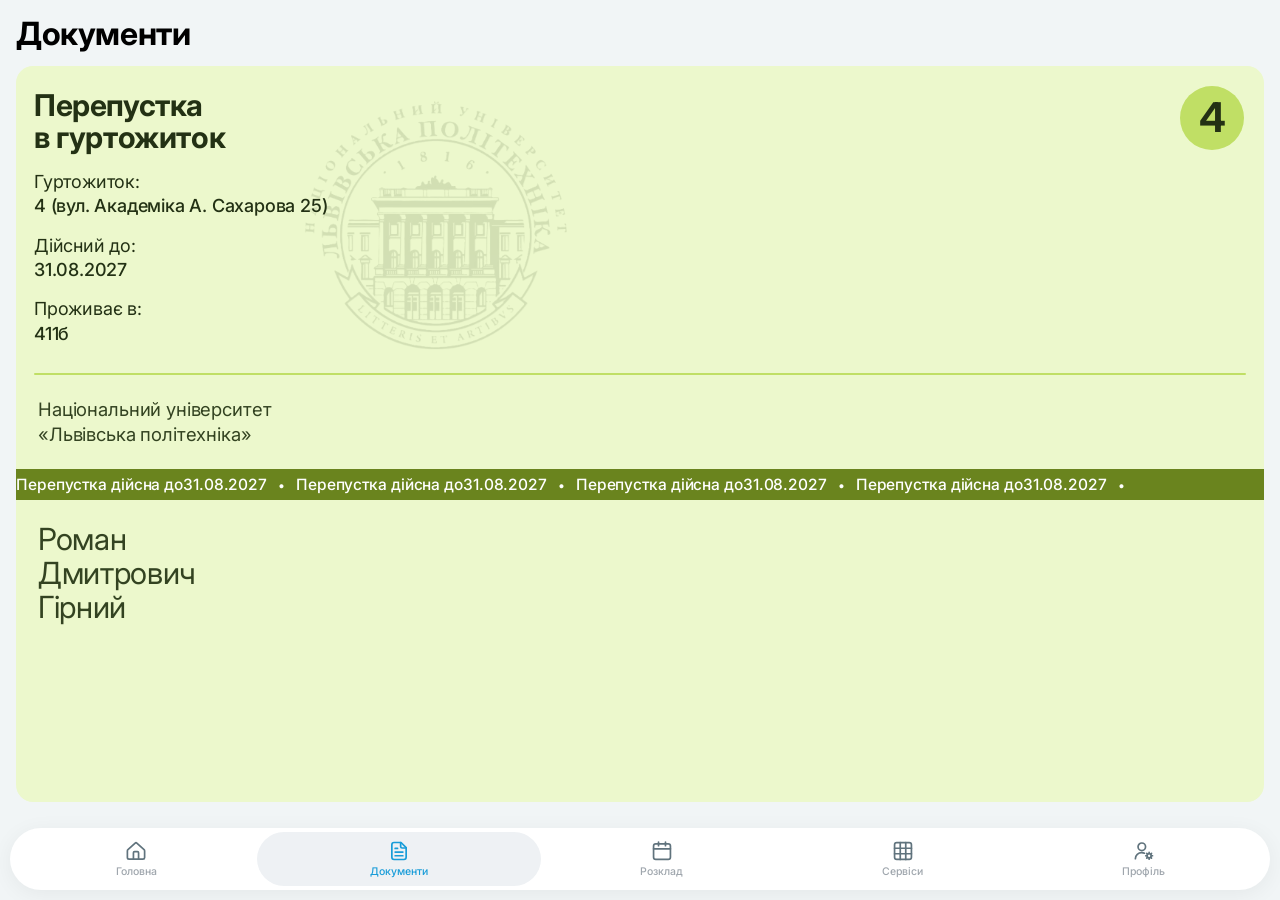
==== commit b8832a95: "ideal maybe" ====
--- a/pass.html
+++ b/pass.html
@@ -6,8 +6,11 @@
 <meta name="apple-mobile-web-app-capable" content="yes">
 <meta name="mobile-web-app-capable" content="yes">
 <meta name="apple-mobile-web-app-status-bar-style" content="default">
-<meta name="theme-color" content="#F2F6F7">
+<meta name="theme-color" content="#F1F5F6">
 <title>Документи</title>
+<link rel="preconnect" href="https://fonts.googleapis.com">
+<link rel="preconnect" href="https://fonts.gstatic.com" crossorigin>
+<link href="https://fonts.googleapis.com/css2?family=Inter:wght@400;500;600;700&display=swap" rel="stylesheet">
 <link rel="stylesheet" href="style.css">
 </head>
 <body>
@@ -15,16 +18,16 @@
     <h1 class="page-title">Документи</h1>
 
     <section class="card">
-      <!-- Герб Львівської політехніки -->
-      <img class="seal" src="image.png" alt="">
+      <!-- Оригінальний детальний герб із зовнішнім написом "НАЦІОНАЛЬНИЙ УНІВЕРСИТЕТ" -->
+      <img class="seal" src="detailed_logo_transparent.png" onerror="this.onerror=null;this.src='image.png';" alt="">
 
-      <!-- Круглий бейдж у правому верхньому куті -->
+      <!-- Круглий бейдж номера гуртожитку -->
       <div class="dorm-badge" id="dormBadge">4</div>
 
-      <!-- Заголовок картки -->
+      <!-- Заголовок перепустки -->
       <h2 class="card-title">Перепустка<br>в гуртожиток</h2>
 
-      <!-- Поля перепустки -->
+      <!-- Інформаційні поля -->
       <div class="card-details">
         <div class="card-row">
           <div class="card-label">Гуртожиток:</div>
@@ -42,75 +45,87 @@
         </div>
       </div>
 
-      <!-- Лінія-роздільник -->
+      <!-- Горизонтальна лінія-роздільник -->
       <div class="divider"></div>
 
-      <!-- Назва ЗВО -->
+      <!-- Назва університету -->
       <div class="university">
         Національний університет<br>«Львівська політехніка»
       </div>
 
-      <!-- Біжуча зелена стрічка -->
+      <!-- Рухома зелена стрічка (MarqueeText) -->
       <div class="status-strip">
         <div class="marquee">
           <div class="marquee-track" id="marqueeTrack">
             <span class="chunk">Перепустка дійсна до <span id="validUntilStripA">31.08.2027</span><span class="dot">•</span></span>
             <span class="chunk">Перепустка дійсна до <span id="validUntilStripB">31.08.2027</span><span class="dot">•</span></span>
-            <span class="chunk">Перепустка дійсна до <span>31.08.2027</span><span class="dot">•</span></span>
-            <span class="chunk">Перепустка дійсна до <span>31.08.2027</span><span class="dot">•</span></span>
+            <span class="chunk">Перепустка дійсна до <span class="strip-date-mirror">31.08.2027</span><span class="dot">•</span></span>
+            <span class="chunk">Перепустка дійсна до <span class="strip-date-mirror">31.08.2027</span><span class="dot">•</span></span>
           </div>
         </div>
       </div>
 
-      <!-- ПІБ -->
+      <!-- ПІБ студента -->
       <div class="fullname" id="fullnameOut">
         Роман<br>Дмитрович<br>Гірний
       </div>
     </section>
 
-    <!-- Нижня панель навігації з точними SVG-іконками -->
+    <!-- Нижня панель навігації з ідентичними векторами з assets/navigation/ -->
     <nav class="tabbar">
+      <!-- house.svg -->
       <div class="tab">
-        <svg viewBox="0 0 24 24" fill="none" stroke="currentColor" stroke-width="1.9" stroke-linecap="round" stroke-linejoin="round">
-          <path d="M4.5 10.2 12 3.8l7.5 6.4v8.8a1.5 1.5 0 0 1-1.5 1.5H6a1.5 1.5 0 0 1-1.5-1.5v-8.8Z"/>
-          <path d="M9.8 20.5v-5.8a1 1 0 0 1 1-1h2.4a1 1 0 0 1 1 1v5.8"/>
+        <svg viewBox="0 0 24 24" fill="none" stroke="currentColor" stroke-width="1.85" stroke-linecap="round" stroke-linejoin="round">
+          <path d="M3.2 10.6 11.1 3.4a1.35 1.35 0 0 1 1.8 0l7.9 7.2c.38.35.6.84.6 1.36V19a1.8 1.8 0 0 1-1.8 1.8H4.4A1.8 1.8 0 0 1 2.6 19v-7.04c0-.52.22-1.01.6-1.36Z"/>
+          <path d="M9.2 20.8v-6.9c0-.66.54-1.2 1.2-1.2h3.2c.66 0 1.2.54 1.2 1.2v6.9"/>
         </svg>
         <span>Головна</span>
       </div>
 
+      <!-- documents.svg -->
       <div class="tab active">
         <span class="tab-pill">
-          <svg viewBox="0 0 24 24" fill="none" stroke="currentColor" stroke-width="1.9" stroke-linecap="round" stroke-linejoin="round">
-            <path d="M6.5 3h7l4.5 4.5V19a2 2 0 0 1-2 2h-9.5a2 2 0 0 1-2-2V5a2 2 0 0 1 2-2Z"/>
-            <path d="M13 3v5h5"/>
-            <path d="M8 9.5h2.5M8 13.2h7.5M8 16.8h7.5"/>
+          <svg viewBox="0 0 24 24" fill="none" stroke="currentColor" stroke-width="1.85" stroke-linecap="round" stroke-linejoin="round">
+            <path d="M14.2 2.7H6.6A2.4 2.4 0 0 0 4.2 5.1v13.8a2.4 2.4 0 0 0 2.4 2.4h10.8a2.4 2.4 0 0 0 2.4-2.4V8.3L14.2 2.7Z"/>
+            <path d="M13.8 2.9v4.2a1.6 1.6 0 0 0 1.6 1.6h4.2"/>
+            <line x1="7.8" y1="9.2" x2="10.4" y2="9.2"/>
+            <line x1="7.8" y1="13.2" x2="16.2" y2="13.2"/>
+            <line x1="7.8" y1="17.2" x2="16.2" y2="17.2"/>
           </svg>
           <span>Документи</span>
         </span>
       </div>
 
+      <!-- calendar.svg -->
       <div class="tab">
-        <svg viewBox="0 0 24 24" fill="none" stroke="currentColor" stroke-width="1.9" stroke-linecap="round" stroke-linejoin="round">
-          <rect x="4" y="4.5" width="16" height="16" rx="2.2"/>
-          <path d="M4 9.5h16M8.2 2.8v3.2M15.8 2.8v3.2"/>
+        <svg viewBox="0 0 24 24" fill="none" stroke="currentColor" stroke-width="1.85" stroke-linecap="round" stroke-linejoin="round">
+          <rect x="2.8" y="4.2" width="18.4" height="17" rx="2.4"/>
+          <line x1="8.2" y1="2.2" x2="8.2" y2="6.2"/>
+          <line x1="15.8" y1="2.2" x2="15.8" y2="6.2"/>
+          <line x1="2.8" y1="9.6" x2="21.2" y2="9.6"/>
         </svg>
         <span>Розклад</span>
       </div>
 
+      <!-- services.svg -->
       <div class="tab">
-        <svg viewBox="0 0 24 24" fill="none" stroke="currentColor" stroke-width="1.9" stroke-linecap="round" stroke-linejoin="round">
-          <rect x="4" y="3.5" width="16" height="17" rx="2.2"/>
-          <path d="M4 9.2h16M4 14.8h16M9.3 3.5v17M14.7 3.5v17"/>
+        <svg viewBox="0 0 24 24" fill="none" stroke="currentColor" stroke-width="1.85" stroke-linecap="round" stroke-linejoin="round">
+          <rect x="2.8" y="2.8" width="18.4" height="18.4" rx="2.4"/>
+          <line x1="2.8" y1="9.0" x2="21.2" y2="9.0"/>
+          <line x1="2.8" y1="15.0" x2="21.2" y2="15.0"/>
+          <line x1="9.0" y1="2.8" x2="9.0" y2="21.2"/>
+          <line x1="15.0" y1="2.8" x2="15.0" y2="21.2"/>
         </svg>
         <span>Сервіси</span>
       </div>
 
+      <!-- profile.svg -->
       <div class="tab">
-        <svg viewBox="0 0 24 24" fill="none" stroke="currentColor" stroke-width="1.9" stroke-linecap="round" stroke-linejoin="round">
-          <circle cx="10.2" cy="7.5" r="3.4"/>
-          <path d="M4 19.5c0-3.3 2.7-5.5 6.2-5.5 1.3 0 2.5.3 3.5.9"/>
-          <circle cx="18.2" cy="16.8" r="2.1"/>
-          <path d="M18.2 13.5v.9M18.2 19.2v.9M14.9 16.8h.9M20.6 16.8h.9M15.9 14.5l.6.6M19.9 18.5l.6.6M20.5 14.5l-.6.6M16.5 18.5l-.6.6"/>
+        <svg viewBox="0 0 24 24" fill="none" stroke="currentColor" stroke-width="1.85" stroke-linecap="round" stroke-linejoin="round">
+          <circle cx="9.6" cy="7.4" r="4.1"/>
+          <path d="M2.6 20.4c0-3.8 3.1-6.6 7.0-6.6 1.05 0 2.05.21 2.95.6"/>
+          <circle cx="17.6" cy="17.2" r="2.2"/>
+          <path d="M17.6 13.5v1.1M17.6 19.8v1.1M13.9 17.2h1.1M20.2 17.2h1.1M15.0 14.6l.78.78M19.42 19.02l.78.78M20.2 14.6l-.78.78M15.78 19.02l-.78.78"/>
         </svg>
         <span>Профіль</span>
       </div>
--- a/style.css
+++ b/style.css
@@ -1,5 +1,5 @@
 :root {
-  --page-bg: #f2f6f7;
+  --page-bg: #f1f5f6;
   --card-bg: #ecf8cc;
   --olive: #688217;
   --olive-dark: #556b12;
@@ -7,14 +7,14 @@
   --badge-bg: #c0df65;
   --divider: #c0df65;
   --text-dark: #233114;
-  --text-secondary: #344422;
+  --text-secondary: #334321;
   --text-muted: #53623d;
   --white: #ffffff;
-  --nav-blue: #199bd7;
-  --nav-icon: #5a6065;
-  --nav-label: #a0a6ad;
+  --nav-blue: #189cd8;
+  --nav-icon: #60737d;
+  --nav-label: #9fa6ad;
   --pill-bg: #eef1f4;
-  font-family: -apple-system, BlinkMacSystemFont, "SF Pro Display", "SF Pro Text", "Helvetica Neue", Arial, sans-serif;
+  font-family: -apple-system, BlinkMacSystemFont, "SF Pro Display", "SF Pro Text", "Inter", "Segoe UI", Roboto, sans-serif;
 }
 
 * {
@@ -36,7 +36,7 @@
   color: var(--text-dark);
 }
 
-/* ---- form screen (екран вводу даних) ---- */
+/* ---- form screen ---- */
 .form-screen {
   min-height: 100%;
   padding: max(20px, env(safe-area-inset-top)) 20px 32px;
@@ -116,7 +116,7 @@
   background: var(--olive-dark);
 }
 
-/* ---- pass screen (головний екран документа) ---- */
+/* ---- pass screen (DocumentsPage) ---- */
 .app-screen {
   height: 100vh;
   height: 100dvh;
@@ -126,7 +126,6 @@
   overflow: hidden;
 }
 
-/* Заголовок "Документи" */
 .page-title {
   font-size: 32px;
   line-height: 1.12;
@@ -137,7 +136,7 @@
   margin: 4px 0 14px 0;
 }
 
-/* ---- Картка перепустки ---- */
+/* ---- DormPassCard ---- */
 .card {
   flex: 1 1 auto;
   min-height: 0;
@@ -157,19 +156,20 @@
   z-index: 1;
 }
 
-/* Водяний знак (герб) — точні пропорції та позиція зі скріншота */
+/* Водяний знак герба (перефарбовує синій PNG у темно-оливковий водяний знак) */
 .card > .seal {
   position: absolute;
-  top: 4.2%;
-  left: 22.5%;
-  width: 73%;
-  max-width: 270px;
-  opacity: 0.22;
+  top: 4.1%;
+  left: 22.8%;
+  width: 72.5%;
+  max-width: 268px;
+  filter: brightness(0) saturate(100%) invert(20%) sepia(26%) saturate(925%) hue-rotate(46deg) brightness(94%) contrast(92%);
+  opacity: 0.16;
   pointer-events: none;
   z-index: 0;
 }
 
-/* Круглий бейдж "4" */
+/* Круглий бейдж з номером гуртожитку */
 .dorm-badge {
   position: absolute;
   top: 20px;
@@ -198,7 +198,7 @@
   margin: 0 80px 18px 0;
 }
 
-/* Деталі: Гуртожиток, Дійсний до, Проживає в */
+/* Поля даних */
 .card-details {
   display: flex;
   flex-direction: column;
@@ -224,7 +224,7 @@
   color: var(--text-dark);
 }
 
-/* Лінія-роздільник */
+/* Зелена лінія-роздільник */
 .divider {
   height: 2.5px;
   background: var(--divider);
@@ -234,7 +234,7 @@
   flex-shrink: 0;
 }
 
-/* Назва університету (з легким відступом 4px зліва як на скріні) */
+/* Назва університету */
 .university {
   font-size: clamp(17px, 2.25dvh, 18.5px);
   font-weight: 400;
@@ -245,7 +245,7 @@
   margin-bottom: clamp(18px, 2.7dvh, 23px);
 }
 
-/* Зелена біжуча смужка */
+/* Рухома зелена стрічка (MarqueeText) */
 .status-strip {
   background: var(--olive-strip);
   color: #ffffff;
@@ -341,12 +341,11 @@
 }
 
 .tab svg {
-  width: 23px;
-  height: 23px;
+  width: 22px;
+  height: 22px;
   color: var(--nav-icon);
 }
 
-/* Обгортка активної капсули */
 .tab-pill {
   display: flex;
   flex-direction: column;
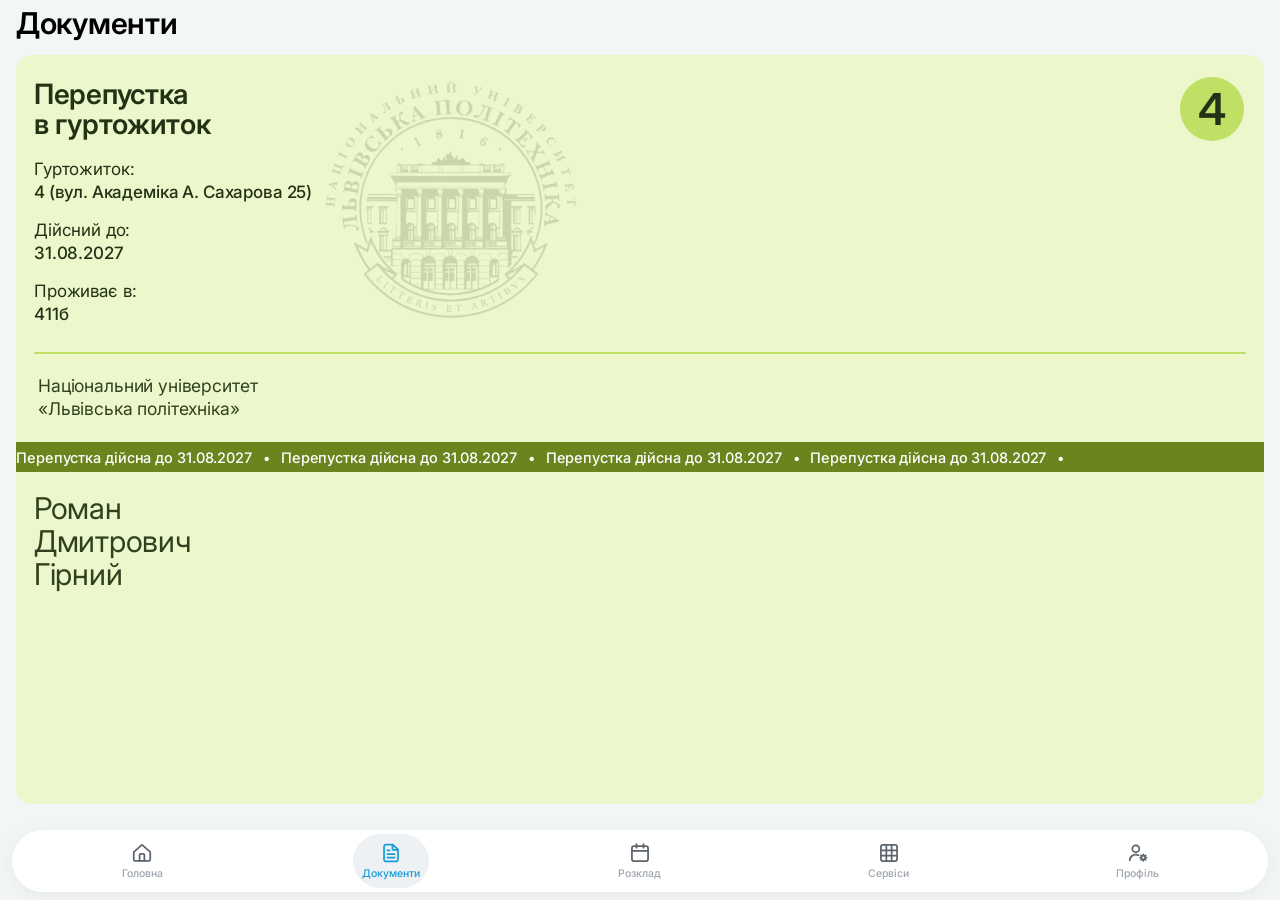
==== commit 1b8a8d3e: "fonts" ====
--- a/pass.html
+++ b/pass.html
@@ -6,7 +6,7 @@
 <meta name="apple-mobile-web-app-capable" content="yes">
 <meta name="mobile-web-app-capable" content="yes">
 <meta name="apple-mobile-web-app-status-bar-style" content="default">
-<meta name="theme-color" content="#F1F5F6">
+<meta name="theme-color" content="#F2F6F7">
 <title>Документи</title>
 <link rel="preconnect" href="https://fonts.googleapis.com">
 <link rel="preconnect" href="https://fonts.gstatic.com" crossorigin>
@@ -18,16 +18,16 @@
     <h1 class="page-title">Документи</h1>
 
     <section class="card">
-      <!-- Оригінальний детальний герб із зовнішнім написом "НАЦІОНАЛЬНИЙ УНІВЕРСИТЕТ" -->
+      <!-- Герб Політехніки -->
       <img class="seal" src="detailed_logo_transparent.png" onerror="this.onerror=null;this.src='image.png';" alt="">
 
-      <!-- Круглий бейдж номера гуртожитку -->
+      <!-- Круглий бейдж з цифрою 4 -->
       <div class="dorm-badge" id="dormBadge">4</div>
 
       <!-- Заголовок перепустки -->
       <h2 class="card-title">Перепустка<br>в гуртожиток</h2>
 
-      <!-- Інформаційні поля -->
+      <!-- Основні поля -->
       <div class="card-details">
         <div class="card-row">
           <div class="card-label">Гуртожиток:</div>
@@ -45,87 +45,82 @@
         </div>
       </div>
 
-      <!-- Горизонтальна лінія-роздільник -->
+      <!-- Лінія-роздільник -->
       <div class="divider"></div>
 
-      <!-- Назва університету -->
+      <!-- Назва ЗВО -->
       <div class="university">
         Національний університет<br>«Львівська політехніка»
       </div>
 
-      <!-- Рухома зелена стрічка (MarqueeText) -->
+      <!-- Біжуча зелена стрічка (з нерозривним пробілом перед датою) -->
       <div class="status-strip">
         <div class="marquee">
           <div class="marquee-track" id="marqueeTrack">
-            <span class="chunk">Перепустка дійсна до <span id="validUntilStripA">31.08.2027</span><span class="dot">•</span></span>
-            <span class="chunk">Перепустка дійсна до <span id="validUntilStripB">31.08.2027</span><span class="dot">•</span></span>
-            <span class="chunk">Перепустка дійсна до <span class="strip-date-mirror">31.08.2027</span><span class="dot">•</span></span>
-            <span class="chunk">Перепустка дійсна до <span class="strip-date-mirror">31.08.2027</span><span class="dot">•</span></span>
+            <span class="chunk">Перепустка дійсна до&nbsp;<span id="validUntilStripA">31.08.2027</span><span class="dot">•</span></span>
+            <span class="chunk">Перепустка дійсна до&nbsp;<span id="validUntilStripB">31.08.2027</span><span class="dot">•</span></span>
+            <span class="chunk">Перепустка дійсна до&nbsp;<span class="strip-date-mirror">31.08.2027</span><span class="dot">•</span></span>
+            <span class="chunk">Перепустка дійсна до&nbsp;<span class="strip-date-mirror">31.08.2027</span><span class="dot">•</span></span>
           </div>
         </div>
       </div>
 
-      <!-- ПІБ студента -->
+      <!-- ПІБ -->
       <div class="fullname" id="fullnameOut">
         Роман<br>Дмитрович<br>Гірний
       </div>
     </section>
 
-    <!-- Нижня панель навігації з ідентичними векторами з assets/navigation/ -->
+    <!-- Нижня навігація -->
     <nav class="tabbar">
-      <!-- house.svg -->
       <div class="tab">
-        <svg viewBox="0 0 24 24" fill="none" stroke="currentColor" stroke-width="1.85" stroke-linecap="round" stroke-linejoin="round">
-          <path d="M3.2 10.6 11.1 3.4a1.35 1.35 0 0 1 1.8 0l7.9 7.2c.38.35.6.84.6 1.36V19a1.8 1.8 0 0 1-1.8 1.8H4.4A1.8 1.8 0 0 1 2.6 19v-7.04c0-.52.22-1.01.6-1.36Z"/>
-          <path d="M9.2 20.8v-6.9c0-.66.54-1.2 1.2-1.2h3.2c.66 0 1.2.54 1.2 1.2v6.9"/>
+        <svg viewBox="0 0 24 24" fill="none" stroke="currentColor" stroke-width="1.9" stroke-linecap="round" stroke-linejoin="round">
+          <path d="M3.5 10.6 11.2 3.6a1.2 1.2 0 0 1 1.6 0l7.7 7.0c.32.3.5.72.5 1.15V19a1.6 1.6 0 0 1-1.6 1.6H4.6A1.6 1.6 0 0 1 3 19v-7.25c0-.43.18-.85.5-1.15Z"/>
+          <path d="M9.4 20.6v-6.6c0-.55.45-1 1-1h3.2c.55 0 1 .45 1 1v6.6"/>
         </svg>
         <span>Головна</span>
       </div>
 
-      <!-- documents.svg -->
       <div class="tab active">
         <span class="tab-pill">
-          <svg viewBox="0 0 24 24" fill="none" stroke="currentColor" stroke-width="1.85" stroke-linecap="round" stroke-linejoin="round">
-            <path d="M14.2 2.7H6.6A2.4 2.4 0 0 0 4.2 5.1v13.8a2.4 2.4 0 0 0 2.4 2.4h10.8a2.4 2.4 0 0 0 2.4-2.4V8.3L14.2 2.7Z"/>
-            <path d="M13.8 2.9v4.2a1.6 1.6 0 0 0 1.6 1.6h4.2"/>
-            <line x1="7.8" y1="9.2" x2="10.4" y2="9.2"/>
-            <line x1="7.8" y1="13.2" x2="16.2" y2="13.2"/>
-            <line x1="7.8" y1="17.2" x2="16.2" y2="17.2"/>
+          <svg viewBox="0 0 24 24" fill="none" stroke="currentColor" stroke-width="1.9" stroke-linecap="round" stroke-linejoin="round">
+            <path d="M14 2.8H6.6A2.2 2.2 0 0 0 4.4 5v14a2.2 2.2 0 0 0 2.2 2.2h10.8a2.2 2.2 0 0 0 2.2-2.2V8.4L14 2.8Z"/>
+            <path d="M13.6 3v4.2a1.5 1.5 0 0 0 1.5 1.5h4.3"/>
+            <line x1="8" y1="9.2" x2="10.5" y2="9.2"/>
+            <line x1="8" y1="13.2" x2="16" y2="13.2"/>
+            <line x1="8" y1="17" x2="16" y2="17"/>
           </svg>
           <span>Документи</span>
         </span>
       </div>
 
-      <!-- calendar.svg -->
       <div class="tab">
-        <svg viewBox="0 0 24 24" fill="none" stroke="currentColor" stroke-width="1.85" stroke-linecap="round" stroke-linejoin="round">
-          <rect x="2.8" y="4.2" width="18.4" height="17" rx="2.4"/>
-          <line x1="8.2" y1="2.2" x2="8.2" y2="6.2"/>
-          <line x1="15.8" y1="2.2" x2="15.8" y2="6.2"/>
-          <line x1="2.8" y1="9.6" x2="21.2" y2="9.6"/>
+        <svg viewBox="0 0 24 24" fill="none" stroke="currentColor" stroke-width="1.9" stroke-linecap="round" stroke-linejoin="round">
+          <rect x="3.2" y="4.4" width="17.6" height="16.4" rx="2.2"/>
+          <line x1="8.2" y1="2.4" x2="8.2" y2="6.2"/>
+          <line x1="15.8" y1="2.4" x2="15.8" y2="6.2"/>
+          <line x1="3.2" y1="9.6" x2="20.8" y2="9.6"/>
         </svg>
         <span>Розклад</span>
       </div>
 
-      <!-- services.svg -->
       <div class="tab">
-        <svg viewBox="0 0 24 24" fill="none" stroke="currentColor" stroke-width="1.85" stroke-linecap="round" stroke-linejoin="round">
-          <rect x="2.8" y="2.8" width="18.4" height="18.4" rx="2.4"/>
-          <line x1="2.8" y1="9.0" x2="21.2" y2="9.0"/>
-          <line x1="2.8" y1="15.0" x2="21.2" y2="15.0"/>
-          <line x1="9.0" y1="2.8" x2="9.0" y2="21.2"/>
-          <line x1="15.0" y1="2.8" x2="15.0" y2="21.2"/>
+        <svg viewBox="0 0 24 24" fill="none" stroke="currentColor" stroke-width="1.9" stroke-linecap="round" stroke-linejoin="round">
+          <rect x="3.2" y="3.2" width="17.6" height="17.6" rx="2.2"/>
+          <line x1="3.2" y1="9.1" x2="20.8" y2="9.1"/>
+          <line x1="3.2" y1="14.9" x2="20.8" y2="14.9"/>
+          <line x1="9.1" y1="3.2" x2="9.1" y2="20.8"/>
+          <line x1="14.9" y1="3.2" x2="14.9" y2="20.8"/>
         </svg>
         <span>Сервіси</span>
       </div>
 
-      <!-- profile.svg -->
       <div class="tab">
-        <svg viewBox="0 0 24 24" fill="none" stroke="currentColor" stroke-width="1.85" stroke-linecap="round" stroke-linejoin="round">
-          <circle cx="9.6" cy="7.4" r="4.1"/>
-          <path d="M2.6 20.4c0-3.8 3.1-6.6 7.0-6.6 1.05 0 2.05.21 2.95.6"/>
-          <circle cx="17.6" cy="17.2" r="2.2"/>
-          <path d="M17.6 13.5v1.1M17.6 19.8v1.1M13.9 17.2h1.1M20.2 17.2h1.1M15.0 14.6l.78.78M19.42 19.02l.78.78M20.2 14.6l-.78.78M15.78 19.02l-.78.78"/>
+        <svg viewBox="0 0 24 24" fill="none" stroke="currentColor" stroke-width="1.9" stroke-linecap="round" stroke-linejoin="round">
+          <circle cx="9.6" cy="7.4" r="3.8"/>
+          <path d="M3 20c0-3.6 3-6.2 6.6-6.2 1.1 0 2.1.22 3 .62"/>
+          <circle cx="17.8" cy="17" r="2.1"/>
+          <path d="M17.8 13.5v1M17.8 19.5v1M14.3 17h1M20.3 17h1M15.3 14.5l.7.7M19.6 18.8l.7.7M20.3 14.5l-.7.7M16 18.8l-.7.7"/>
         </svg>
         <span>Профіль</span>
       </div>
@@ -133,5 +128,26 @@
   </div>
 
   <script src="pass.js"></script>
+  <script>
+    // Автоматичне виправлення форматування після виконання pass.js (прибирає зайву кому перед номером будинку та синхронізує кружечок і стрічку)
+    window.addEventListener('DOMContentLoaded', () => {
+      const dormOut = document.getElementById('dormOut');
+      const dormBadge = document.getElementById('dormBadge');
+      const validOut = document.getElementById('validUntilOut');
+
+      if (dormOut) {
+        dormOut.textContent = dormOut.textContent.replace(/,\s*(\d+\))/, ' $1');
+        const match = dormOut.textContent.trim().match(/^(\d+)/);
+        if (match && dormBadge) dormBadge.textContent = match[1];
+      }
+
+      if (validOut) {
+        const dateVal = validOut.textContent.trim();
+        document.querySelectorAll('.strip-date-mirror, #validUntilStripA, #validUntilStripB').forEach(el => {
+          el.textContent = dateVal;
+        });
+      }
+    });
+  </script>
 </body>
 </html>
--- a/style.css
+++ b/style.css
@@ -1,5 +1,5 @@
 :root {
-  --page-bg: #f1f5f6;
+  --page-bg: #f2f6f7;
   --card-bg: #ecf8cc;
   --olive: #688217;
   --olive-dark: #556b12;
@@ -7,14 +7,15 @@
   --badge-bg: #c0df65;
   --divider: #c0df65;
   --text-dark: #233114;
-  --text-secondary: #334321;
+  --text-secondary: #31411f;
   --text-muted: #53623d;
   --white: #ffffff;
   --nav-blue: #189cd8;
-  --nav-icon: #60737d;
-  --nav-label: #9fa6ad;
+  --nav-icon: #5c656d;
+  --nav-label: #9ea5ad;
   --pill-bg: #eef1f4;
-  font-family: -apple-system, BlinkMacSystemFont, "SF Pro Display", "SF Pro Text", "Inter", "Segoe UI", Roboto, sans-serif;
+  /* ВАЖЛИВО: Inter має стояти ПЕРШИМ, як у Flutter-додатку */
+  font-family: "Inter", -apple-system, BlinkMacSystemFont, "Segoe UI", Roboto, sans-serif;
 }
 
 * {
@@ -34,6 +35,7 @@
   background: var(--page-bg);
   overflow: hidden;
   color: var(--text-dark);
+  font-family: "Inter", -apple-system, BlinkMacSystemFont, sans-serif;
 }
 
 /* ---- form screen ---- */
@@ -45,8 +47,8 @@
 }
 
 .form-screen h1 {
-  font-size: 34px;
-  font-weight: 700;
+  font-size: 32px;
+  font-weight: 600;
   color: #000;
   margin: 4px 4px 6px;
 }
@@ -108,7 +110,7 @@
   padding: 15px;
   border-radius: 14px;
   font-size: 16px;
-  font-weight: 700;
+  font-weight: 600;
   cursor: pointer;
 }
 
@@ -122,18 +124,20 @@
   height: 100dvh;
   display: flex;
   flex-direction: column;
-  padding: max(12px, env(safe-area-inset-top)) 16px max(10px, env(safe-area-inset-bottom));
-  overflow: hidden;
-}
-
+  /* Точні відступи зверху та знизу під iOS Safe Area як у Flutter Scaffold */
+  padding: calc(env(safe-area-inset-top, 0px) + 6px) 16px calc(env(safe-area-inset-bottom, 0px) + 8px);
+  overflow: hidden;
+}
+
+/* Заголовок "Документи" */
 .page-title {
-  font-size: 32px;
-  line-height: 1.12;
-  font-weight: 700;
-  letter-spacing: -0.4px;
+  font-size: 30px;
+  line-height: 1.15;
+  font-weight: 600;
+  letter-spacing: -0.3px;
   color: #000000;
   flex: 0 0 auto;
-  margin: 4px 0 14px 0;
+  margin: 0 0 14px 0;
 }
 
 /* ---- DormPassCard ---- */
@@ -141,8 +145,8 @@
   flex: 1 1 auto;
   min-height: 0;
   background: var(--card-bg);
-  border-radius: 17px;
-  padding: 23px 18px 24px 18px;
+  border-radius: 16px;
+  padding: 24px 18px 24px 18px;
   position: relative;
   overflow: hidden;
   display: flex;
@@ -156,31 +160,31 @@
   z-index: 1;
 }
 
-/* Водяний знак герба (перефарбовує синій PNG у темно-оливковий водяний знак) */
+/* Водяний знак герба — точна позиція та контрастність з оригіналу */
 .card > .seal {
   position: absolute;
-  top: 4.1%;
-  left: 22.8%;
-  width: 72.5%;
-  max-width: 268px;
-  filter: brightness(0) saturate(100%) invert(20%) sepia(26%) saturate(925%) hue-rotate(46deg) brightness(94%) contrast(92%);
-  opacity: 0.16;
+  top: 21px;
+  left: 24.5%;
+  width: 68.5%;
+  max-width: 256px;
+  filter: brightness(0) saturate(100%) invert(20%) sepia(26%) saturate(925%) hue-rotate(46deg) brightness(92%) contrast(95%);
+  opacity: 0.21;
   pointer-events: none;
   z-index: 0;
 }
 
-/* Круглий бейдж з номером гуртожитку */
+/* Круглий бейдж "4" */
 .dorm-badge {
   position: absolute;
-  top: 20px;
+  top: 22px;
   right: 20px;
   width: 64px;
   height: 64px;
   border-radius: 50%;
   background: var(--badge-bg);
   color: var(--text-dark);
-  font-size: 41px;
-  font-weight: 700;
+  font-size: 44px;
+  font-weight: 600;
   display: flex;
   align-items: center;
   justify-content: center;
@@ -190,15 +194,15 @@
 
 /* Заголовок "Перепустка в гуртожиток" */
 .card-title {
-  font-size: clamp(27px, 3.65dvh, 30px);
-  font-weight: 700;
-  line-height: 1.07;
-  letter-spacing: -0.4px;
-  color: var(--text-dark);
-  margin: 0 80px 18px 0;
-}
-
-/* Поля даних */
+  font-size: 28px;
+  font-weight: 600;
+  line-height: 1.1;
+  letter-spacing: -0.3px;
+  color: var(--text-dark);
+  margin: 0 76px 19px 0;
+}
+
+/* Блок полів */
 .card-details {
   display: flex;
   flex-direction: column;
@@ -209,9 +213,9 @@
   display: flex;
   flex-direction: column;
   gap: 2px;
-  font-size: clamp(16.5px, 2.2dvh, 18px);
+  font-size: 17px;
   line-height: 1.24;
-  letter-spacing: -0.2px;
+  letter-spacing: -0.15px;
 }
 
 .card-label {
@@ -224,38 +228,38 @@
   color: var(--text-dark);
 }
 
-/* Зелена лінія-роздільник */
+/* Лінія-роздільник */
 .divider {
   height: 2.5px;
   background: var(--divider);
   border-radius: 1.5px;
   width: 100%;
-  margin: clamp(22px, 3.3dvh, 28px) 0 clamp(18px, 2.5dvh, 22px) 0;
+  margin: 26px 0 20px 0;
   flex-shrink: 0;
 }
 
 /* Назва університету */
 .university {
-  font-size: clamp(17px, 2.25dvh, 18.5px);
+  font-size: 17.5px;
   font-weight: 400;
   color: var(--text-secondary);
   line-height: 1.32;
   letter-spacing: -0.15px;
   padding-left: 4px;
-  margin-bottom: clamp(18px, 2.7dvh, 23px);
-}
-
-/* Рухома зелена стрічка (MarqueeText) */
+  margin-bottom: 22px;
+}
+
+/* Зелена біжуча смужка */
 .status-strip {
   background: var(--olive-strip);
   color: #ffffff;
   font-weight: 500;
-  font-size: clamp(14px, 1.9dvh, 15.5px);
+  font-size: 14.5px;
   letter-spacing: -0.1px;
-  height: 31px;
-  display: flex;
-  align-items: center;
-  margin: 0 -18px clamp(18px, 2.6dvh, 22px) -18px;
+  height: 30px;
+  display: flex;
+  align-items: center;
+  margin: 0 -18px 20px -18px;
   overflow: hidden;
   width: calc(100% + 36px);
   flex-shrink: 0;
@@ -269,8 +273,8 @@
 .status-strip .dot {
   display: inline-block;
   margin: 0 11px;
-  font-size: 13px;
-  vertical-align: middle;
+  font-size: 14px;
+  line-height: 1;
 }
 
 .marquee {
@@ -299,14 +303,14 @@
   .marquee-track { animation: none; }
 }
 
-/* ПІБ студента */
+/* ПІБ студента — вирівняно по лівому краю як в оригіналі */
 .fullname {
-  font-size: clamp(27px, 3.7dvh, 30.5px);
+  font-size: 30px;
   font-weight: 400;
   color: var(--text-secondary);
-  line-height: 1.11;
-  letter-spacing: -0.35px;
-  padding-left: 4px;
+  line-height: 1.1;
+  letter-spacing: -0.3px;
+  padding-left: 0;
   margin-bottom: auto;
 }
 
@@ -319,7 +323,7 @@
   align-items: center;
   background: var(--white);
   border-radius: 999px;
-  margin: clamp(20px, 3.2dvh, 26px) -6px 0 -6px;
+  margin: 26px -4px 0 -4px;
   padding: 4px 6px;
   box-shadow: 0 4px 22px rgba(0, 0, 0, 0.055);
 }
@@ -335,7 +339,6 @@
   color: var(--nav-label);
   flex: 1;
   height: 54px;
-  border-radius: 27px;
   text-decoration: none;
   user-select: none;
 }
@@ -346,21 +349,21 @@
   color: var(--nav-icon);
 }
 
+/* Компактна капсула навколо активного пункту */
 .tab-pill {
   display: flex;
   flex-direction: column;
   align-items: center;
   justify-content: center;
   gap: 3px;
-  width: 100%;
-  height: 100%;
+  width: 76px;
+  height: 54px;
   border-radius: 27px;
 }
 
 .tab.active {
   color: var(--nav-blue);
   font-weight: 500;
-  flex: 1.18;
 }
 
 .tab.active .tab-pill {
